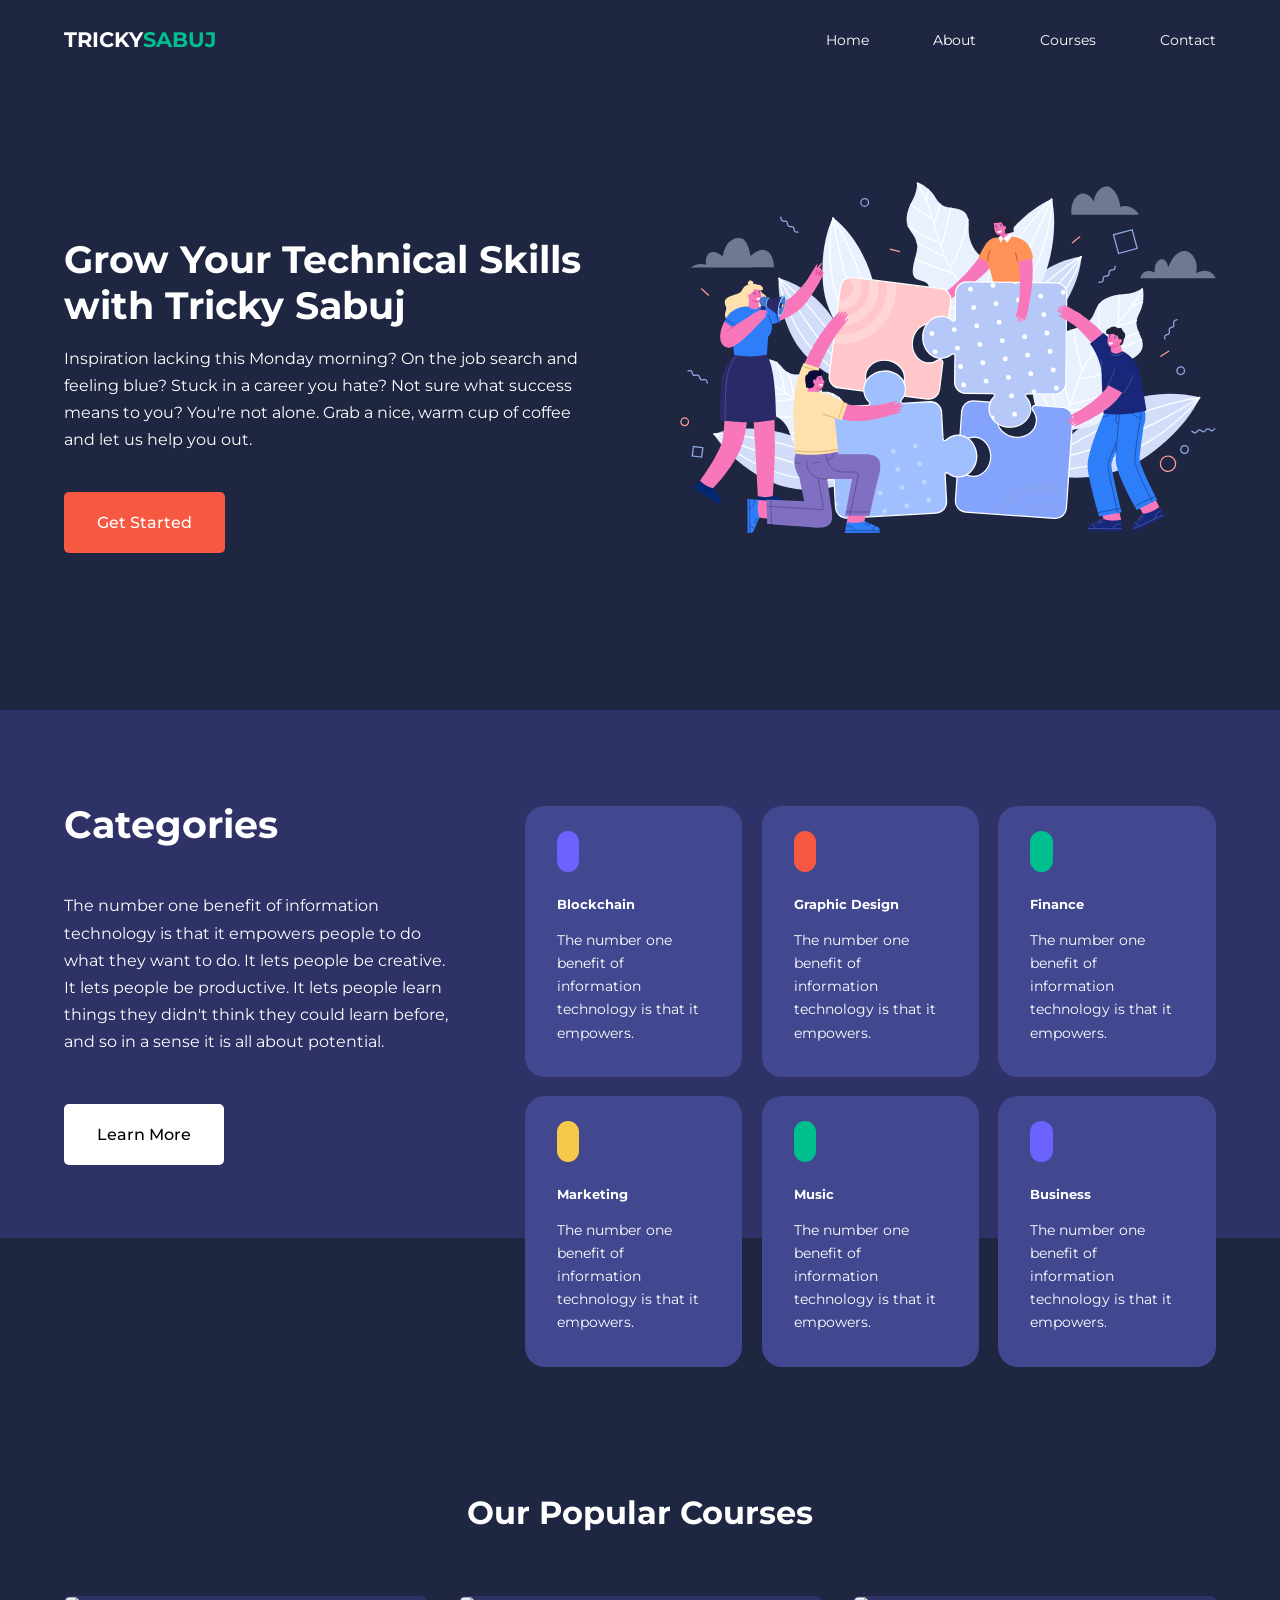
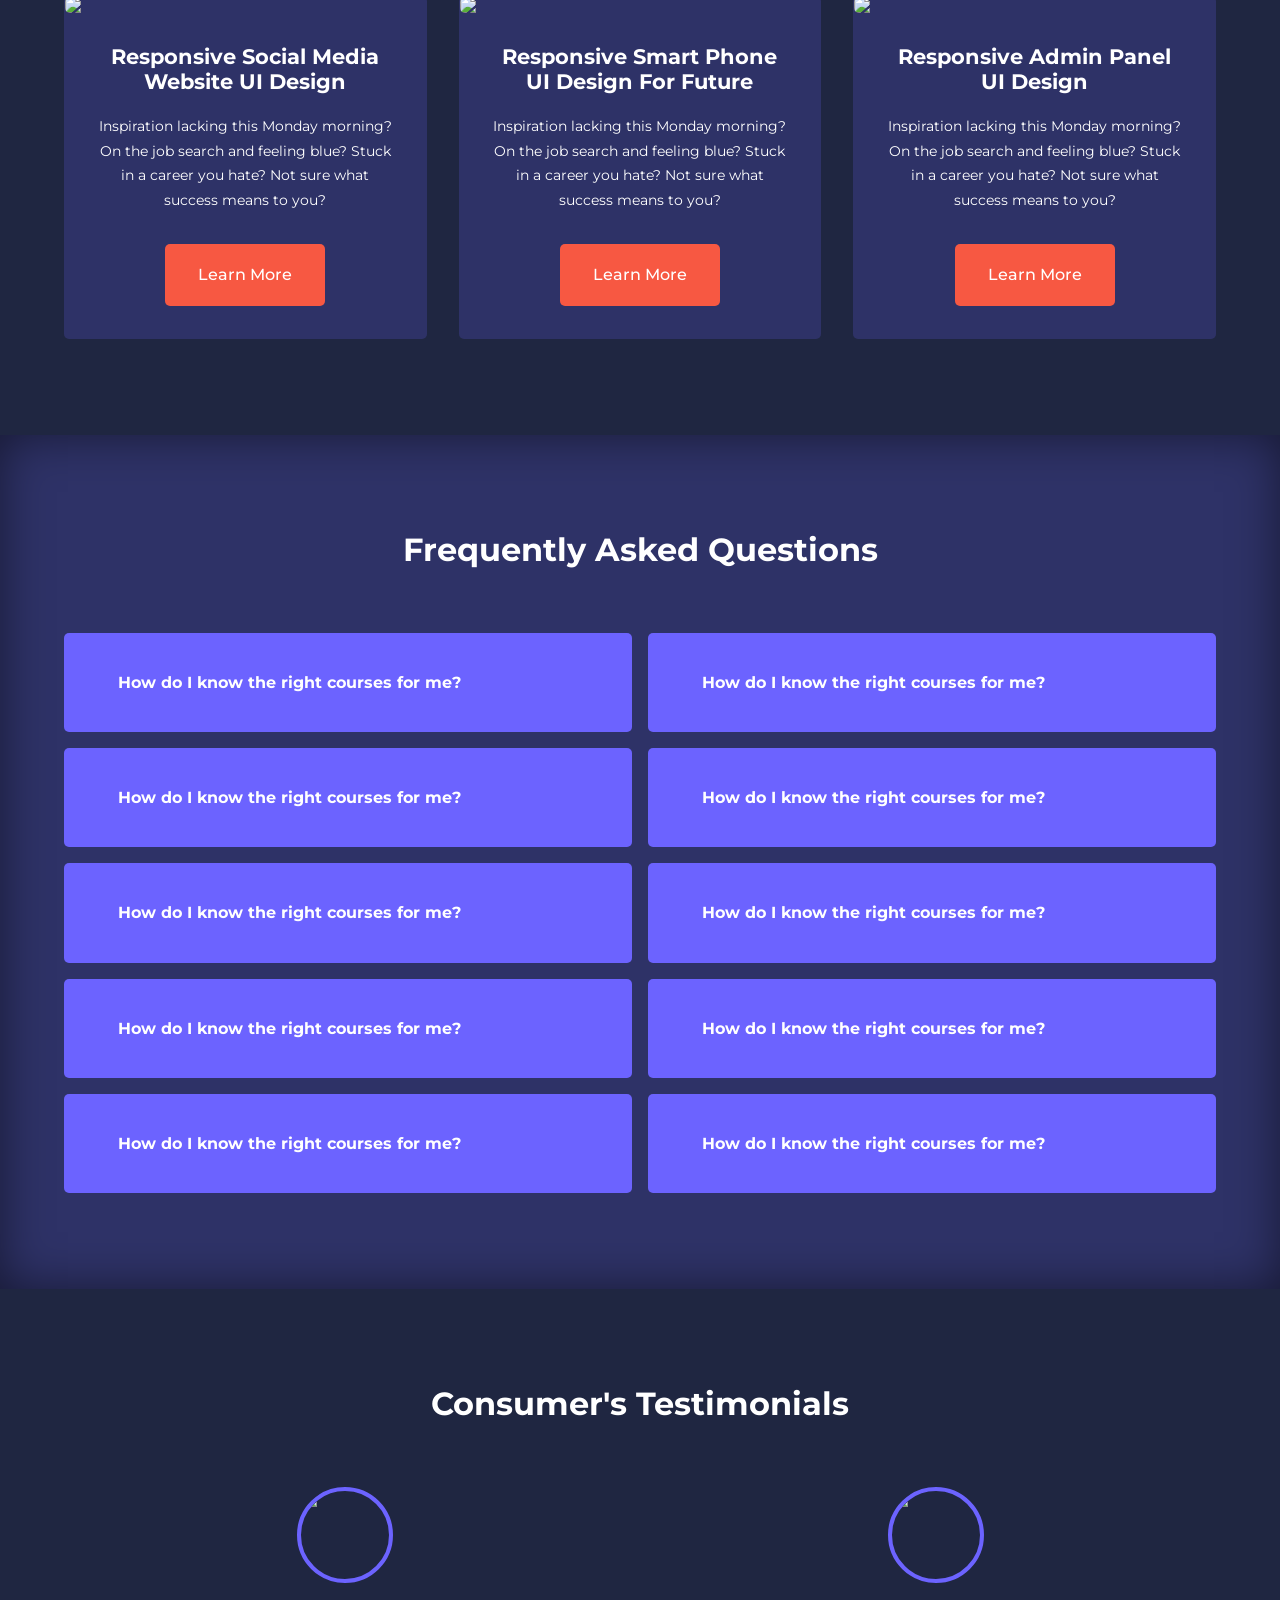
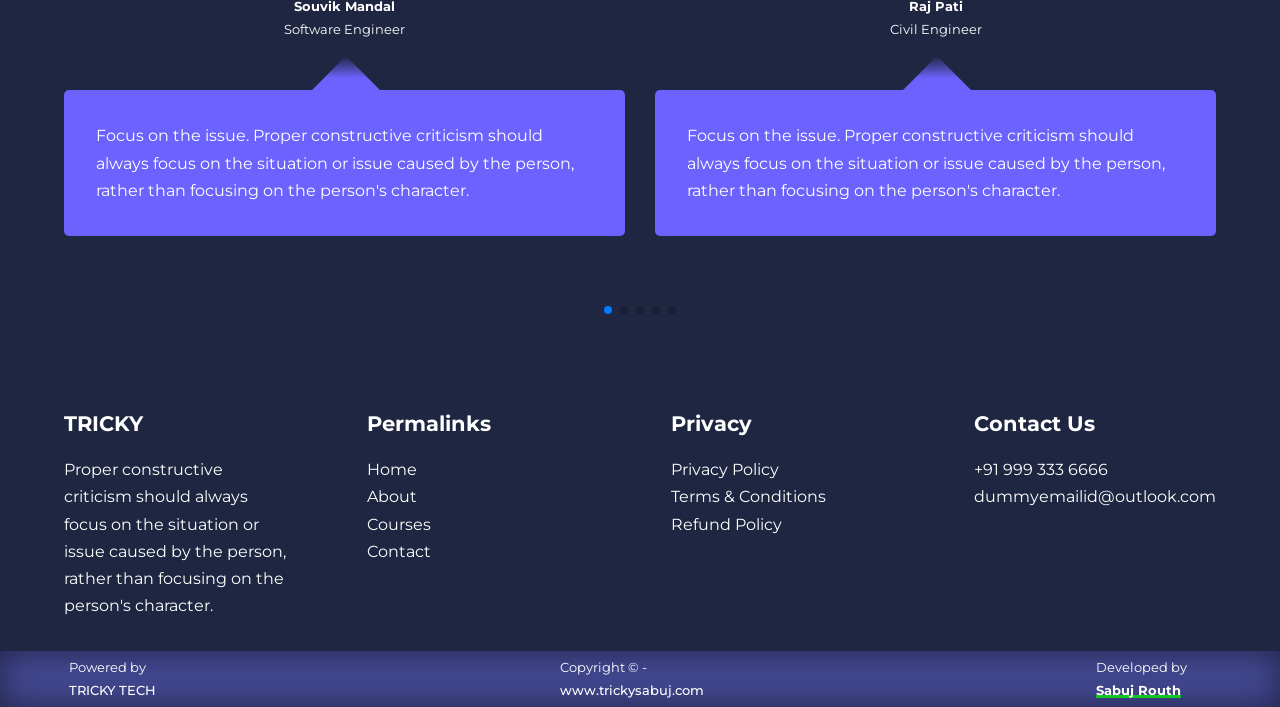
==== index.html @ e0efdeda "change github link and image" ====
<!DOCTYPE html>
<html lang="en">

<head>
    <meta charset="UTF-8">
    <meta http-equiv="X-UA-Compatible" content="IE=edge">
    <meta name="viewport" content="width=device-width, initial-scale=1.0">
    <title>TRICKY - A Responsive Multipage Personal Website using html, css, javascript.</title>
    <link rel="stylesheet" href="./css/style.css">

    <!-- iconscout CDN-->
    <link rel="stylesheet" href="https://unicons.iconscout.com/release/v2.1.5/css/unicons.css">

    <!-- Google Font -->
    <link rel="preconnect" href="https://fonts.googleapis.com">
    <link rel="preconnect" href="https://fonts.gstatic.com" crossorigin>
    <link href="https://fonts.googleapis.com/css2?family=Montserrat:wght@300;400;500;600;700;800;900&display=swap"
        rel="stylesheet">

    <!-- Swiper CDN -->
    <link rel="stylesheet" href="https://unpkg.com/swiper@8/swiper-bundle.min.css" />
</head>


<body>
    <!-- Navbar -->
    <nav>
        <div class="container nav_container">
            <a class="test" href="index.html">
                <h4>TRICKY</h4>
                <h4 class="name_color">SABUJ</h4>
            </a>
            <ui class="nav_menu">
                <li><a href="index.html">Home</a></li>
                <li><a href="about.html">About</a></li>
                <li><a href="course.html">Courses</a></li>
                <li><a href="contact.html">Contact</a></li>
            </ui>
            <button id="open-menu-btn"><i class="uil uil-bars"></i></button>
            <button id="close-menu-btn"><i class="uil uil-multiply"></i></button>
        </div>
    </nav>


    <!-- Header -->
    <header>
        <div class="container header_container">
            <div class="header_left">
                <h1>Grow Your Technical Skills with Tricky Sabuj</h1>
                <p>Inspiration lacking this Monday morning? On the job search and feeling blue?
                    Stuck in a career you hate? Not sure what success means to you? You're not alone.
                    Grab a nice, warm cup of coffee and let us help you out.</p>

                <a href="course.html" class="btn btn-primary">Get Started</a>

            </div>
            <div class="header_right">
                <div class="header_right-image">
                    <img src="./images/3081631.svg" alt="">
                </div>
            </div>
        </div>
    </header>


    <!-- Categories -->
    <section class="categories">
        <div class="container categories_container">
            <div class="categories_left">
                <h1>Categories</h1>
                <p>The number one benefit of information technology is that it empowers people to do what they want to
                    do. It lets people be creative. It lets people be productive. It lets people learn things they
                    didn't
                    think they could learn before, and so in a sense it is all about potential.</p>
                <a href="#" class="btn">Learn More</a>
            </div>
            <div class="categories_right">
                <article class="category">
                    <span class="category_icon"><i class="uil uil-bitcoin-circle"></i></span>
                    <h5>Blockchain</h5>
                    <p>The number one benefit of information technology is that it empowers.</p>
                </article>

                <article class="category">
                    <span class="category_icon"><i class="uil uil-palette"></i></span>
                    <h5>Graphic Design</h5>
                    <p>The number one benefit of information technology is that it empowers.</p>
                </article>

                <article class="category">
                    <span class="category_icon"><i class="uil uil-usd-circle"></i></span>
                    <h5>Finance</h5>
                    <p>The number one benefit of information technology is that it empowers.</p>
                </article>

                <article class="category">
                    <span class="category_icon"><i class="uil uil-megaphone"></i></span>
                    <h5>Marketing</h5>
                    <p>The number one benefit of information technology is that it empowers.</p>
                </article>

                <article class="category">
                    <span class="category_icon"><i class="uil uil-music"></i></span>
                    <h5>Music</h5>
                    <p>The number one benefit of information technology is that it empowers.</p>
                </article>

                <article class="category">
                    <span class="category_icon"><i class="uil uil-briefcase-alt"></i></i></span>
                    <h5>Business</h5>
                    <p>The number one benefit of information technology is that it empowers.</p>
                </article>
            </div>
        </div>
    </section>


    <!-- Courses section -->
    <section class="courses">
        <h2>Our Popular Courses</h2>
        <div class="container courses_container">

            <article class="course">
                <div class="course_image">
                    <img src="https://source.unsplash.com/hGV2TfOh0ns/5472x3648" class="popular_courses_image">
                </div>
                <div class="course_info">
                    <h4>Responsive Social Media Website UI Design</h4>
                    <p>Inspiration lacking this Monday morning? On the job search and feeling blue?
                        Stuck in a career you hate? Not sure what success means to you?
                    </p>
                    <a href="course.html" class="btn btn-primary">Learn More</a>
                </div>
            </article>

            <article class="course">
                <div class="course_image">
                    <img src="https://source.unsplash.com/g1Kr4Ozfoac/5472x3648" class="popular_courses_image">
                </div>
                <div class="course_info">
                    <h4>Responsive Smart Phone UI Design For Future</h4>
                    <p>Inspiration lacking this Monday morning? On the job search and feeling blue?
                        Stuck in a career you hate? Not sure what success means to you?
                    </p>
                    <a href="course.html" class="btn btn-primary">Learn More</a>
                </div>
            </article>

            <article class="course">
                <div class="course_image">
                    <img src="https://source.unsplash.com/5QgIuuBxKwM/5472x3648" class="popular_courses_image">
                </div>
                <div class="course_info">
                    <h4>Responsive Admin Panel UI Design</h4>
                    <p>Inspiration lacking this Monday morning? On the job search and feeling blue?
                        Stuck in a career you hate? Not sure what success means to you?
                    </p>
                    <a href="course.html" class="btn btn-primary">Learn More</a>
                </div>
            </article>
        </div>
    </section>


    <!-- FAQ Section -->
    <section class="faqs">
        <h2>Frequently Asked Questions</h2>
        <div class="container faqs_container">
            <article class="faq">
                <div class="faq_icon"><i class="uil uil-plus"></i></div>
                <div class="question_answer">
                    <h4>How do I know the right courses for me?</h4>
                    <p>Inspiration lacking this Monday morning? On the job search and feeling blue?
                        Stuck in a career you hate? Not sure what success means to you? You're not alone.
                    </p>
                </div>
            </article>

            <article class="faq">
                <div class="faq_icon"><i class="uil uil-plus"></i></div>
                <div class="question_answer">
                    <h4>How do I know the right courses for me?</h4>
                    <p>Inspiration lacking this Monday morning? On the job search and feeling blue?
                        Stuck in a career you hate? Not sure what success means to you? You're not alone.
                    </p>
                </div>
            </article>

            <article class="faq">
                <div class="faq_icon"><i class="uil uil-plus"></i></div>
                <div class="question_answer">
                    <h4>How do I know the right courses for me?</h4>
                    <p>Inspiration lacking this Monday morning? On the job search and feeling blue?
                        Stuck in a career you hate? Not sure what success means to you? You're not alone.
                    </p>
                </div>
            </article>

            <article class="faq">
                <div class="faq_icon"><i class="uil uil-plus"></i></div>
                <div class="question_answer">
                    <h4>How do I know the right courses for me?</h4>
                    <p>Inspiration lacking this Monday morning? On the job search and feeling blue?
                        Stuck in a career you hate? Not sure what success means to you? You're not alone.
                    </p>
                </div>
            </article>

            <article class="faq">
                <div class="faq_icon"><i class="uil uil-plus"></i></div>
                <div class="question_answer">
                    <h4>How do I know the right courses for me?</h4>
                    <p>Inspiration lacking this Monday morning? On the job search and feeling blue?
                        Stuck in a career you hate? Not sure what success means to you? You're not alone.
                    </p>
                </div>
            </article>

            <article class="faq">
                <div class="faq_icon"><i class="uil uil-plus"></i></div>
                <div class="question_answer">
                    <h4>How do I know the right courses for me?</h4>
                    <p>Inspiration lacking this Monday morning? On the job search and feeling blue?
                        Stuck in a career you hate? Not sure what success means to you? You're not alone.
                    </p>
                </div>
            </article>

            <article class="faq">
                <div class="faq_icon"><i class="uil uil-plus"></i></div>
                <div class="question_answer">
                    <h4>How do I know the right courses for me?</h4>
                    <p>Inspiration lacking this Monday morning? On the job search and feeling blue?
                        Stuck in a career you hate? Not sure what success means to you? You're not alone.
                    </p>
                </div>
            </article>

            <article class="faq">
                <div class="faq_icon"><i class="uil uil-plus"></i></div>
                <div class="question_answer">
                    <h4>How do I know the right courses for me?</h4>
                    <p>Inspiration lacking this Monday morning? On the job search and feeling blue?
                        Stuck in a career you hate? Not sure what success means to you? You're not alone.
                    </p>
                </div>
            </article>

            <article class="faq">
                <div class="faq_icon"><i class="uil uil-plus"></i></div>
                <div class="question_answer">
                    <h4>How do I know the right courses for me?</h4>
                    <p>Inspiration lacking this Monday morning? On the job search and feeling blue?
                        Stuck in a career you hate? Not sure what success means to you? You're not alone.
                    </p>
                </div>
            </article>

            <article class="faq">
                <div class="faq_icon"><i class="uil uil-plus"></i></div>
                <div class="question_answer">
                    <h4>How do I know the right courses for me?</h4>
                    <p>Inspiration lacking this Monday morning? On the job search and feeling blue?
                        Stuck in a career you hate? Not sure what success means to you? You're not alone.
                    </p>
                </div>
            </article>
        </div>
    </section>


    <!--Testimonials Section-->
    <section class="container testimonials_container mySwiper">
        <h2>Consumer's Testimonials</h2>
        <div class="swiper-wrapper">

            <article class="testimonial swiper-slide">
                <div class="avtar">
                    <img src="https://source.unsplash.com/JyVcAIUAcPM/2000x2000">
                </div>
                <div class="testimonial_info">
                    <h5>Souvik Mandal</h5>
                    <small>Software Engineer</small>
                </div>
                <div class="testimonial_body">
                    <p>
                        Focus on the issue. Proper constructive criticism should always
                        focus on the situation or issue caused by the person,
                        rather than focusing on the person's character.
                    </p>
                </div>
            </article>

            <article class="testimonial swiper-slide">
                <div class="avtar">
                    <img src="https://source.unsplash.com/Y7C7F26fzZM/2000x2000">
                </div>
                <div class="testimonial_info">
                    <h5>Raj Pati</h5>
                    <small>Civil Engineer</small>
                </div>
                <div class="testimonial_body">
                    <p>
                        Focus on the issue. Proper constructive criticism should always
                        focus on the situation or issue caused by the person,
                        rather than focusing on the person's character.
                    </p>
                </div>
            </article>

            <article class="testimonial swiper-slide">
                <div class="avtar">
                    <img src="https://source.unsplash.com/pp76Y6Fq6xw/2000x2000">
                </div>
                <div class="testimonial_info">
                    <h5>Papin Pal</h5>
                    <small>Architecture</small>
                </div>
                <div class="testimonial_body">
                    <p>
                        Focus on the issue. Proper constructive criticism should always
                        focus on the situation or issue caused by the person,
                        rather than focusing on the person's character.
                    </p>
                </div>
            </article>

            <article class="testimonial swiper-slide">
                <div class="avtar">
                    <img src="https://source.unsplash.com/ISCgUPFoWRY/2000x2000">
                </div>
                <div class="testimonial_info">
                    <h5>Subhajit Sarkar</h5>
                    <small>Web Developer</small>
                </div>
                <div class="testimonial_body">
                    <p>
                        Focus on the issue. Proper constructive criticism should always
                        focus on the situation or issue caused by the person,
                        rather than focusing on the person's character.
                    </p>
                </div>
            </article>

            <article class="testimonial swiper-slide">
                <div class="avtar">
                    <img src="https://source.unsplash.com/MxrFbYxWdy4/2000x2000">
                </div>
                <div class="testimonial_info">
                    <h5>Ankan Ghosh</h5>
                    <small>Businessman</small>
                </div>
                <div class="testimonial_body">
                    <p>
                        Focus on the issue. Proper constructive criticism should always
                        focus on the situation or issue caused by the person,
                        rather than focusing on the person's character.
                    </p>
                </div>
            </article>

            <article class="testimonial swiper-slide">
                <div class="avtar">
                    <img src="https://source.unsplash.com/8a95EVm0ovQ/2000x2000">
                </div>
                <div class="testimonial_info">
                    <h5>Pinki Mangal</h5>
                    <small>Lawer</small>
                </div>
                <div class="testimonial_body">
                    <p>
                        Focus on the issue. Proper constructive criticism should always
                        focus on the situation or issue caused by the person,
                        rather than focusing on the person's character.
                    </p>
                </div>
            </article>
        </div>
        <div class="swiper-pagination"></div>
    </section>


    <!-- Footer -->
    <footer>
        <div class="container footer_container">
            <div class="footer_1">
                <a href="index.html" class="footer_logo">
                    <h4>TRICKY</h4>
                </a>
                <P>
                    Proper constructive criticism should always
                    focus on the situation or issue caused by the person,
                    rather than focusing on the person's character.
                </P>
            </div>

            <div class="footer_2">
                <h4>Permalinks</h4>
                <ul class="permalinks">
                    <li><a href="index.html">Home</a></li>
                    <li><a href="about.html">About</a></li>
                    <li><a href="course.html">Courses</a></li>
                    <li><a href="contact.html">Contact</a></li>
                </ul>
            </div>

            <div class="footer_3">
                <h4>Privacy</h4>
                <ul class="privacy">
                    <li><a href="#">Privacy Policy</a></li>
                    <li><a href="#">Terms & Conditions</a></li>
                    <li><a href="#">Refund Policy</a></li>
                </ul>
            </div>

            <div class="footer_4">
                <h4>Contact Us</h4>
                <div>
                    <p><a href="tel:9993336666">+91 999 333 6666</a></p>
                    <p><a href="mailto:dummyemailid@outlook.com">dummyemailid@outlook.com</a></p>
                </div>
                <ui class="footer_socials">
                    <li class="rotate_icon">
                        <a href="https://www.facebook.com/sabujrouth2000"><i class="uil uil-facebook"></i></a>
                    </li>
                    <li class="rotate_icon">
                        <a href="https://www.instagram.com/iamsabujrouth/"><i class="uil uil-instagram"></i></a>
                    </li>
                    <li class="rotate_icon">
                        <a href="https://twitter.com/sabujrouth"><i class="uil uil-twitter"></i></a>
                    </li>
                    <li class="rotate_icon">
                        <a href="https://www.linkedin.com/in/sabuj-routh-168052175/"><i
                                class="uil uil-linkedin"></i></a>
                    </li>
                    <li class="rotate_icon">
                        <a href="https://github.com/sabujrouth"><i class="uil uil-github"></i></a>
                    </li>
                    <li class="rotate_icon">
                        <a href="https://www.youtube.com/channel/UCEs2rzSgex_l1B_Z2iqxURw"><i
                                class="uil uil-youtube"></i></a>
                    </li>
                </ui>
            </div>
        </div>

        <div class="footer_copyright">
            <div class="copyright_width">
                <small>Powered by <a class="font_weight">TRICKY TECH</a></small>
                <small>Copyright &copy; - <a class="font_weight">www.trickysabuj.com</a></small>
                <small>Developed by
                    <a href="mailto:iamsabujrouth@gmail.com" class="active"> Sabuj Routh</a>
                </small>
            </div>
        </div>
    </footer>


    <!-- Scripts -->
    <script src="https://unpkg.com/swiper@8/swiper-bundle.min.js"></script>
    <script src="./main.js"></script>

    <script>
        var swiper = new Swiper(".mySwiper", {
            slidesPerView: 1,
            spaceBetween: 30,
            pagination: {
                el: ".swiper-pagination",
                clickable: true,
            },
            // When window width is >= 600px
            breakpoints: {
                600: {
                    slidesPerView: 2
                }
            }
        });
    </script>
</body>

</html>
---- css/style.css ----
* {
    margin: 0;
    padding: 0;
    border: 0;
    outline: 0;
    text-decoration: none;
    list-style: none;
    box-sizing: border-box;
}

:root {
    --color-primary: #6c63ff;
    --color-success: #00bf8e;
    --color-warning: #f7c94b;
    --color-danger: #f75842;
    --color-danger-variant: Orgba(247, 88, 66, 0.4);
    --color-white: #fff;
    --color-light: rgba(255, 255, 255, 0.7);
    --color-black: #000;
    --color-bg: #1f2641;
    --color-bg1: #2e3267;
    --color-bg2: #424890;

    --container-width-1g: 90%;
    --container-width-md: 90%;
    --container-width-sm: 94%;

    --transition: all 400ms ease;
    --border-radius: 5px;
}

body {
    font-family: 'Montserrat', sans-serif;
    line-height: 1.7;
    color: var(--color-white);
    background: var(--color-bg);
}

.container {
    width: var(--container-width-1g);
    margin: auto;
}

section {
    padding: 6rem 0;
}

section h2 {
    text-align: center;
    margin-bottom: 4rem;
}

h1,
h2,
h3,
h4,
h5 {
    line-height: 1.2;
}

h1 {
    font-size: 2.4rem;
}

h2 {
    font-size: 2rem;
}

h3 {
    font-size: 1.6rem;
}

h4 {
    font-size: 1.3rem;
}

a {
    color: var(--color-white);
}

img {
    width: 100%;
    display: block;
    object-fit: cover;
}

/* Navbar Style Using CSS */
.btn {
    display: inline-block;
    background: var(--color-white);
    color: var(--color-black);
    padding: 1rem 2rem;
    border: 1px solid transparent;
    font-weight: 500;
    transition: var(--transition);
    border-radius: var(--border-radius);
}

.btn:hover {
    background: transparent;
    color: var(--color-white);
    border-color: var(--color-white);
}

.btn-primary {
    background: var(--color-danger);
    color: var(--color-white);
}

nav {
    background: transparent;
    width: 100vw;
    height: 5rem;
    position: fixed;
    top: 0;
    z-index: 11;
}

.test {
    display: flex;
}

.name_color {
    color: var(--color-success);
}

/* Change Navbar Styles on Scrolling Using Javascript */
.window-scroll {
    background-color: var(--color-bg1);
    box-shadow: 0 1rem 2rem rgba(0, 0, 0, 0.3);
}

.nav_container {
    height: 100%;
    display: flex;
    justify-content: space-between;
    align-items: center;
}

nav button {
    display: none;
}

.nav_menu {
    display: flex;
    align-items: center;
    gap: 4rem;
}

.nav_menu a {
    font-size: 0.9rem;
    transition: var(--transition);
}

.nav_menu a:hover {
    color: var(--color-bg2);
}

/* Header Style Using CSS */
header {
    position: relative;
    top: 5rem;
    overflow: hidden;
    height: 70vh;
    margin-bottom: 5rem;
}

.header_container {
    display: grid;
    grid-template-columns: 1fr 1fr;
    align-items: center;
    gap: 5rem;
    height: 100%;
}

.header_left p {
    margin: 1rem 0 2.4rem;
}

/* Categories Style Using CSS */
.categories {
    background: var(--color-bg1);
    height: 33rem;
}

.categories h1 {
    line-height: 1;
    margin-bottom: 3rem;
}

.categories_container {
    display: grid;
    grid-template-columns: 40% 60%;
}

.categories_left {
    margin-right: 4rem;
}

.categories_left p {
    margin: 1rem 0 3rem;
}

.categories_right {
    display: grid;
    grid-template-columns: repeat(3, 1fr);
    gap: 1.2rem;
}

.category {
    background: var(--color-bg2);
    padding: 2rem;
    border-radius: 20px;
    transition: var(--transition);
}

.category:hover {
    box-shadow: 0 3rem 3rem rgba(0, 0, 0, 0.3);
    z-index: 1;
}

.category:nth-child(2) .category_icon {
    background: var(--color-danger);
}

.category:nth-child(3) .category_icon {
    background: var(--color-success);
}

.category:nth-child(4) .category_icon {
    background: var(--color-warning);
}

.category:nth-child(5) .category_icon {
    background: var(--color-success);
}

.category_icon {
    background: var(--color-primary);
    padding: 0.7rem;
    border-radius: 12px;
}

.category h5 {
    margin: 2rem 0 1rem;
}

.category p {
    font-size: 0.85rem;
}

/* Courses Style Using CSS */
.courses {
    margin-top: 10rem;
}

.courses_container {
    display: grid;
    grid-template-columns: repeat(3, 1fr);
    gap: 2rem;

}

.course {
    background: var(--color-bg1);
    text-align: center;
    border: 1px solid transparent;
    transition: var(--transition);
    border-radius: var(--border-radius);
}

.course:hover {
    background: transparent;
    border-color: var(--color-primary);
}

.popular_courses_image {
    border-radius: var(--border-radius);
}

.course_info {
    padding: 2rem;
}

.course_info p {
    margin: 1.2rem 0 2rem;
    font-size: 0.9rem;
}

/* FAQs Style Using CSS */
.faqs {
    background: var(--color-bg1);
    box-shadow: inset 0 0 3rem rgba(0, 0, 0, 0.5);
}

.faqs_container {
    display: grid;
    grid-template-columns: 1fr 1fr;
    gap: 1rem;
}

.faq {
    padding: 2rem;
    display: flex;
    align-items: center;
    gap: 1.4rem;
    height: fit-content;
    background: var(--color-primary);
    cursor: pointer;
    border-radius: var(--border-radius);
}

.faq h4 {
    font-size: 1rem;
    line-height: 2.2;
}

.faq_icon {
    align-self: flex-start;
    font-size: 1.2rem;
}

.faq p {
    margin: 0.8rem;
    display: none;
}

.faq.open p {
    display: block;
}


/* Testimonials Style Using CSS */

.testimonials_container {
    overflow-x: hidden;
    position: relative;
    margin-bottom: 5rem;
}

.testimonials {
    padding-top: 2rem;
}

.avtar {
    width: 6rem;
    height: 6rem;
    border-radius: 50%;
    overflow: hidden;
    margin: 0 auto 1rem;
    border: 0.3rem solid var(--color-primary);
}

.testimonial_info {
    text-align: center;
}

.testimonial_body {
    background: var(--color-primary);
    padding: 2rem;
    margin-top: 3rem;
    position: relative;
    border-radius: var(--border-radius);
}

.testimonial_body::before {
    content: "";
    display: block;
    background: linear-gradient(135deg,
            transparent,
            var(--color-primary),
            var(--color-primary),
            var(--color-primary));
    width: 3rem;
    height: 3rem;
    position: absolute;
    left: 46%;
    top: -1.5rem;
    transform: rotate(45deg);
}

/* Footer Style Using CSS */
.footer {
    background: var(--color-bg1);
    padding-top: 5rem;
}

.footer_container {
    display: grid;
    grid-template-columns: repeat(4, 1fr);
    gap: 5rem;
}

.footer_container>div h4 {
    margin-bottom: 1.2rem;
}

.footer_1 p {
    margin: 0 0 2rem;
}

.footer ul li {
    margin-bottom: 0.7rem;
}

footer ul li a:hover {
    text-decoration: underline;
}

.footer_socials {
    display: flex;
    gap: 1rem;
    font-size: 25px;
    margin-top: 2rem;
}

.rotate_icon:hover {
    transition: 0.70s;
    transform: rotate(360deg);
    -webkit-transform: rotate(360deg);
    -ms-transform: rotate(360deg);

}

.footer_copyright {
    background: var(--color-bg2);
    padding: 5px;
    box-shadow: inset 0 0 2rem rgba(0, 0, 0, 0.5);
}

.copyright_width {
    width: var(--container-width-1g);
    display: flex;
    margin: 0 5%;
    gap: 24rem;

}

.font_weight {
    font-weight: 500;
}

.active {
    font-weight: 700;
    box-shadow: inset 0 -3px 0 0 rgba(0, 255, 0, 0.70);
}

/* Media Quaries for TABLETS */

@media screen and (max-width: 1024px) {
    .container {
        width: var(--container-width-md);
    }

    h1 {
        font-size: 2.2rem;
    }

    h2 {
        font-size: 1.7rem;
    }

    h3 {
        font-size: 1.4rem;
    }

    h4 {
        font-size: 1.2rem;
    }

    /* NAVBAR Style Using CSS */
    nav button {
        display: inline-block;
        background: transparent;
        font-size: 1.8rem;
        color: var(--color-white);
        cursor: pointer;
    }

    nav button#close-menu-btn {
        display: none;
    }

    .nav_menu {
        position: fixed;
        top: 5rem;
        right: 5%;
        height: fit-content;
        width: 18rem;
        flex-direction: column;
        gap: 0;
        display: none;
    }

    .nav_menu li {
        width: 100%;
        height: 5.8rem;
        animation: animateNavItems 400ms linear forwards;
        transform-origin: top right;
        opacity: 0;
    }

    .nav_menu li:nth-child(2) {
        animation-delay: 100ms;
    }

    .nav_menu li:nth-child(3) {
        animation-delay: 200ms;
    }

    .nav_menu li:nth-child(4) {
        animation-delay: 300ms;
    }

    @keyframes animateNavItems {
        0% {
            transform: rotateZ(-90deg) rotateX(90deg) scale(0.1);
        }

        100% {
            transform: rotateZ(0) rotateX(0) scale(1);
            opacity: 1;
        }
    }


    .nav_menu li a {
        background: var(--color-primary);
        box-shadow: -4rem 6rem 10rem rgba(0, 0, 0, 0.6);
        width: 100%;
        height: 100%;
        display: grid;
        place-items: center;
    }

    .nav_menu li a:hover {
        background: var(--color-bg2);
        color: var(--color-white);

    }

    /* HEADER Style Using CSS */

    header {
        height: 52vh;
        margin-bottom: 4rem;
    }

    .header_container {
        gap: 0;
        padding-bottom: 3rem;
    }

    /* CATEGORIES Style Using CSS */

    .categories {
        height: auto;
    }

    .categories_container {
        grid-template-columns: 1fr;
        gap: 3rem;
    }

    .categories_left {
        margin-right: 0;
    }

    /* POPULAR COURSES Style Using CSS */

    .courses {
        margin-top: 0;
    }

    .courses_container {
        grid-template-columns: 1fr 1fr;
    }

    /* FAQ Style Using CSS */
    .faqs_container {
        grid-template-columns: 1fr;
    }

    .faq {
        padding: 1.5rem;
    }

    .testimonial_body::before {
        content: "";
        display: block;
        background: linear-gradient(135deg,
                transparent,
                var(--color-primary),
                var(--color-primary),
                var(--color-primary));
        width: 3rem;
        height: 3rem;
        position: absolute;
        left: 45%;
        top: -1.5rem;
        transform: rotate(45deg);
    }

    /* FOOTER Style Using CSS */
    .footer_container {
        grid-template-columns: 1fr 1fr;
        gap: 1rem 5rem;
        margin-bottom: 2rem;
    }

    .copyright_width {
        width: var(--container-width-md);
        gap: 9.6rem;
        margin: 0 5%;
    }
}

/* Media Quaries for 960px */
@media screen and (max-width: 960px) {
    header {
        height: 69vh;
    }
}

/* Media Quaries for PHONES */

@media screen and (max-width: 600px) {
    .container {
        width: var(--container-width-sm);
    }

    /* NAV MENU Style Using CSS */

    .nav_menu {
        right: 3%;
    }

    /* HEADER Style Using CSS */
    header {
        height: 100vh;
    }

    .header_container {
        grid-template-columns: 1fr;
        text-align: center;
        margin-top: 0;
    }

    .header_left p {
        margin-bottom: 1.3rem;
    }

    /* CATEGORIES Style Using CSS */
    .categories_right {
        grid-template-columns: 1fr 1fr;
        gap: 0.7rem;
    }

    .category {
        padding: 1rem;
        border-radius: 1rem;
    }

    .category_icon {
        margin-top: 4px;
        display: inline-block;
    }

    /* COURSES Style Using CSS */
    .courses_container {
        grid-template-columns: 1fr;
    }

    .testimonial_body {
        padding: 1.2rem;
    }

    .testimonial_body::before {
        content: "";
        display: block;
        background: linear-gradient(135deg,
                transparent,
                var(--color-primary),
                var(--color-primary),
                var(--color-primary));
        width: 3rem;
        height: 3rem;
        position: absolute;
        left: 44%;
        top: -1.5rem;
        transform: rotate(45deg);
    }

    /* FOOTER Style Using CSS */
    .footer_container {
        grid-template-columns: 1fr;
        text-align: center;
        gap: 2rem;
    }

    .footer_1 p {
        margin: 1rem auto;
    }

    .footer_socials {
        justify-content: center;
    }

    .copyright_width {
        width: var(--container-width-sm);
        display: grid;
        text-align: center;
        margin: 0 3%;
        gap: 0.7rem;
    }
}
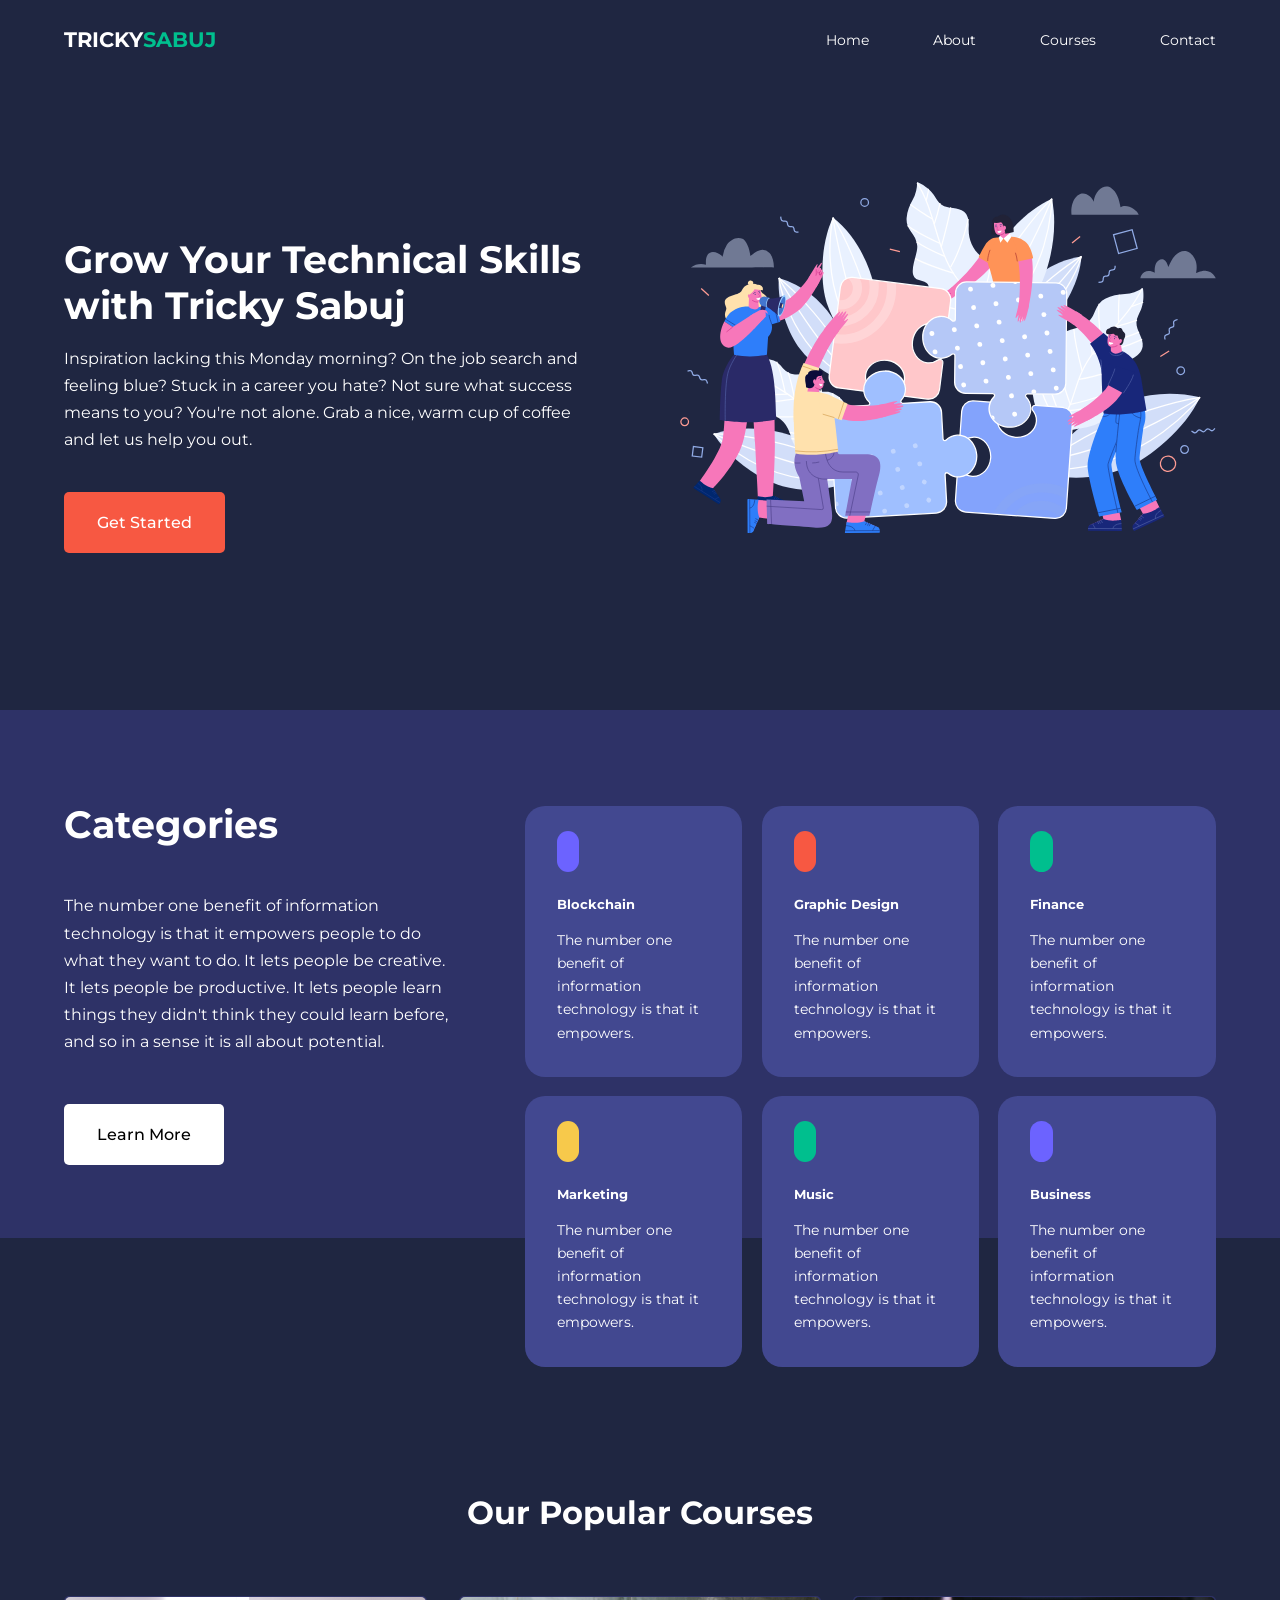
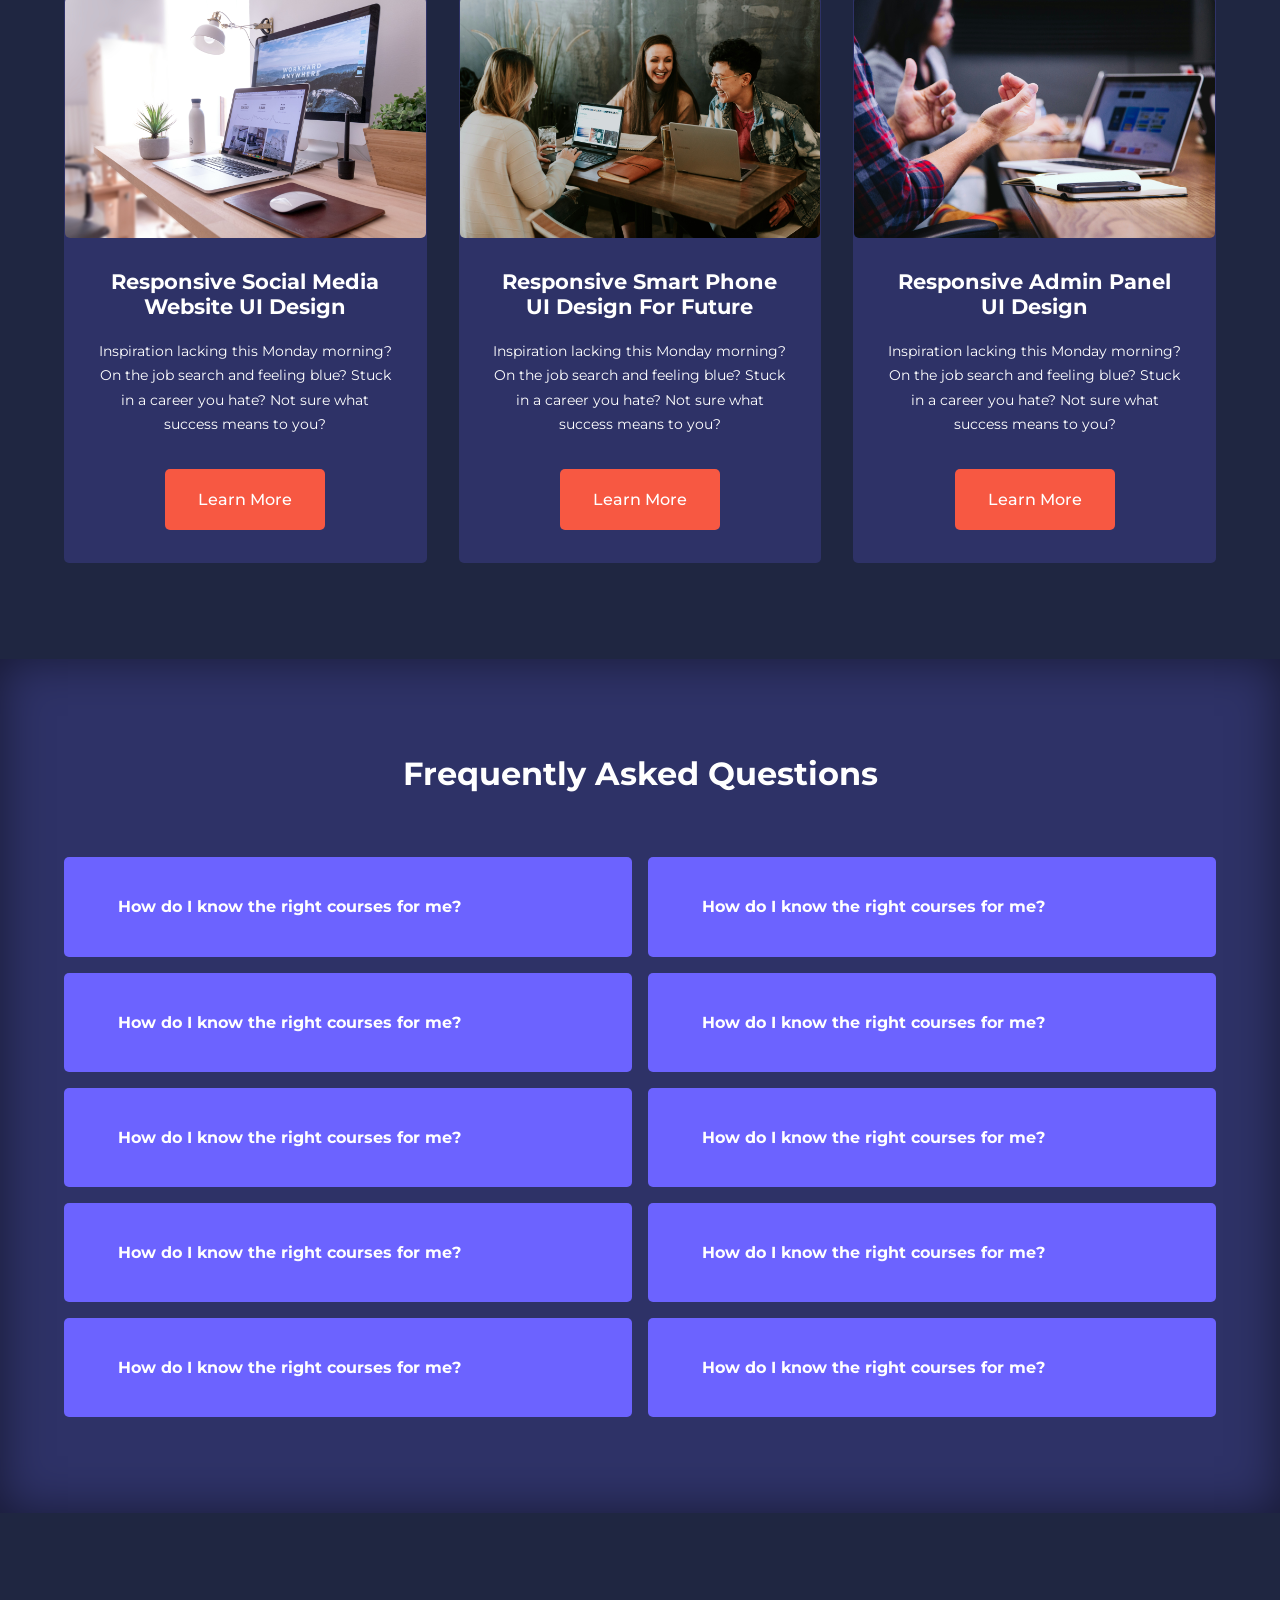
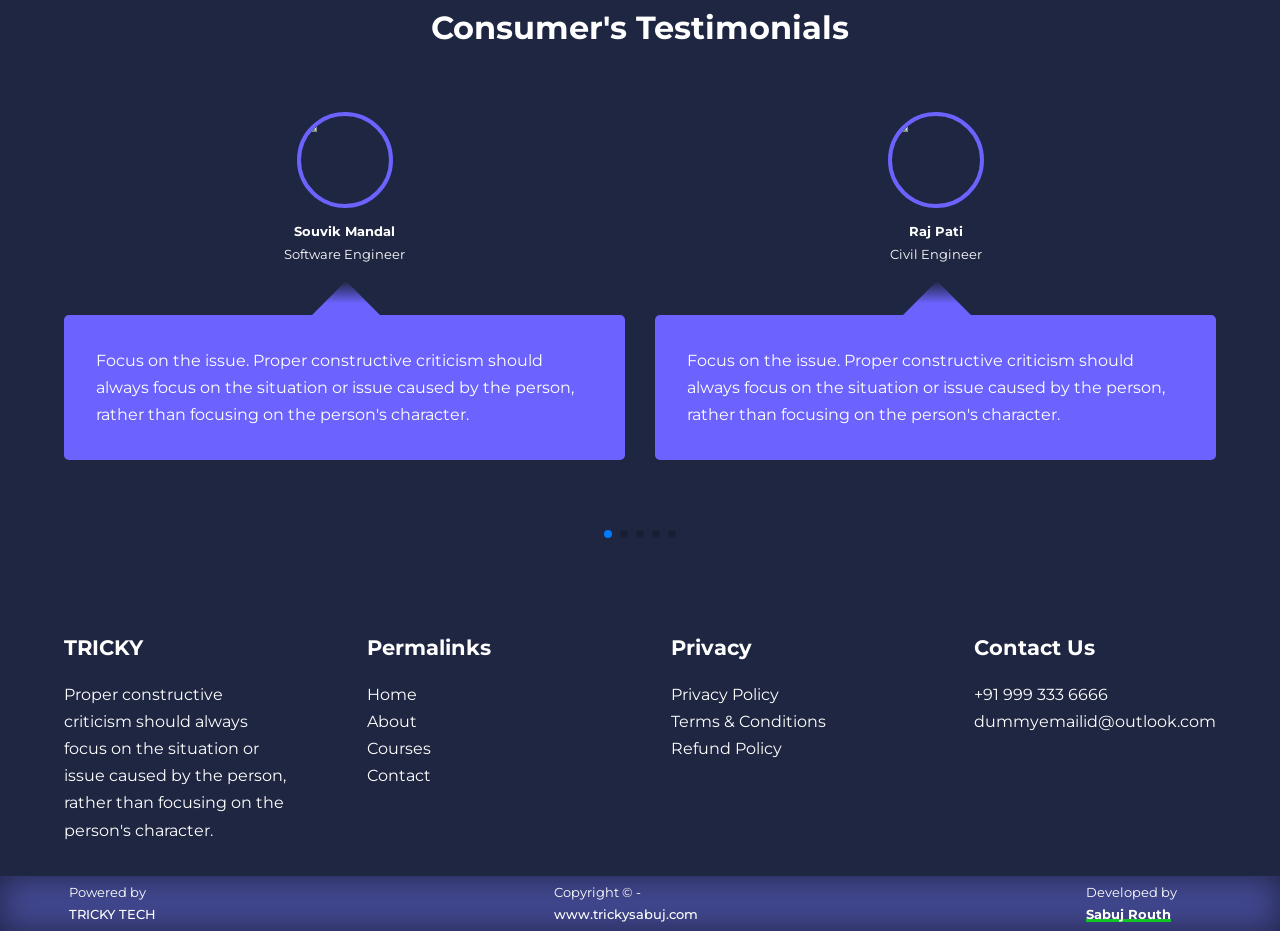
==== commit 675b7dd4: "change image" ====
--- a/index.html
+++ b/index.html
@@ -122,7 +122,7 @@
 
             <article class="course">
                 <div class="course_image">
-                    <img src="https://source.unsplash.com/hGV2TfOh0ns/5472x3648" class="popular_courses_image">
+                    <img src="/images/photo-1499951360447-b19be8fe80f5.jpg" class="popular_courses_image">
                 </div>
                 <div class="course_info">
                     <h4>Responsive Social Media Website UI Design</h4>
@@ -135,7 +135,7 @@
 
             <article class="course">
                 <div class="course_image">
-                    <img src="https://source.unsplash.com/g1Kr4Ozfoac/5472x3648" class="popular_courses_image">
+                    <img src="/images/photo-1522202176988-66273c2fd55f.jpg" class="popular_courses_image">
                 </div>
                 <div class="course_info">
                     <h4>Responsive Smart Phone UI Design For Future</h4>
@@ -148,7 +148,7 @@
 
             <article class="course">
                 <div class="course_image">
-                    <img src="https://source.unsplash.com/5QgIuuBxKwM/5472x3648" class="popular_courses_image">
+                    <img src="/images/photo-1517245386807-bb43f82c33c4.jpg" class="popular_courses_image">
                 </div>
                 <div class="course_info">
                     <h4>Responsive Admin Panel UI Design</h4>
@@ -293,7 +293,7 @@
 
             <article class="testimonial swiper-slide">
                 <div class="avtar">
-                    <img src="https://source.unsplash.com/Y7C7F26fzZM/2000x2000">
+                    <img src="https://source.unsplash.com/pUhxoSapPFA/2000x2000">
                 </div>
                 <div class="testimonial_info">
                     <h5>Raj Pati</h5>
@@ -327,7 +327,11 @@
 
             <article class="testimonial swiper-slide">
                 <div class="avtar">
+<<<<<<< HEAD
                     <img src="https://source.unsplash.com/ISCgUPFoWRY/2000x2000">
+=======
+                    <img src="https://source.unsplash.com/KIPqvvTOC1s/2000x2000">
+>>>>>>> a69c29bdde4129154ceb9bd7ec5394a53d09723e
                 </div>
                 <div class="testimonial_info">
                     <h5>Subhajit Sarkar</h5>
--- a/css/style.css
+++ b/css/style.css
@@ -432,7 +432,7 @@
     width: var(--container-width-1g);
     display: flex;
     margin: 0 5%;
-    gap: 24rem;
+    gap: 23rem;
 
 }
 
@@ -713,4 +713,4 @@
         margin: 0 3%;
         gap: 0.7rem;
     }
-}+}
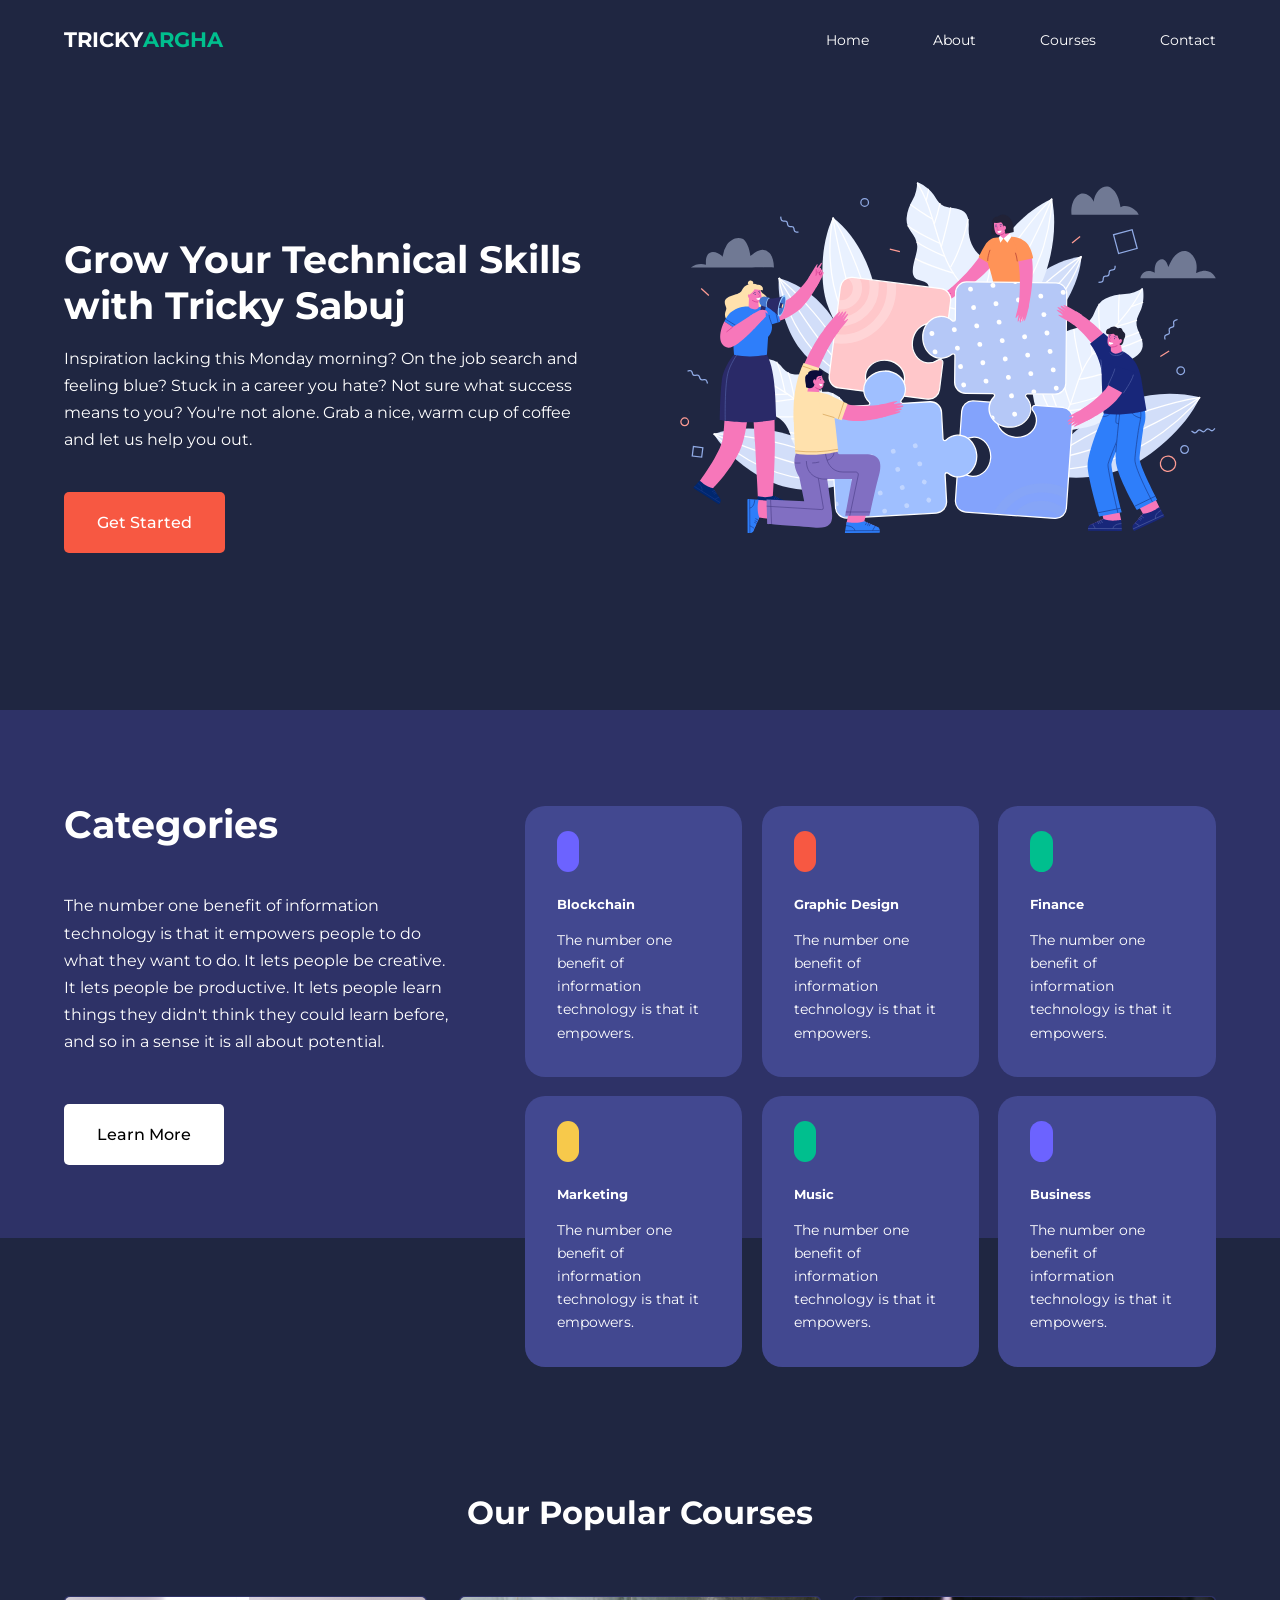
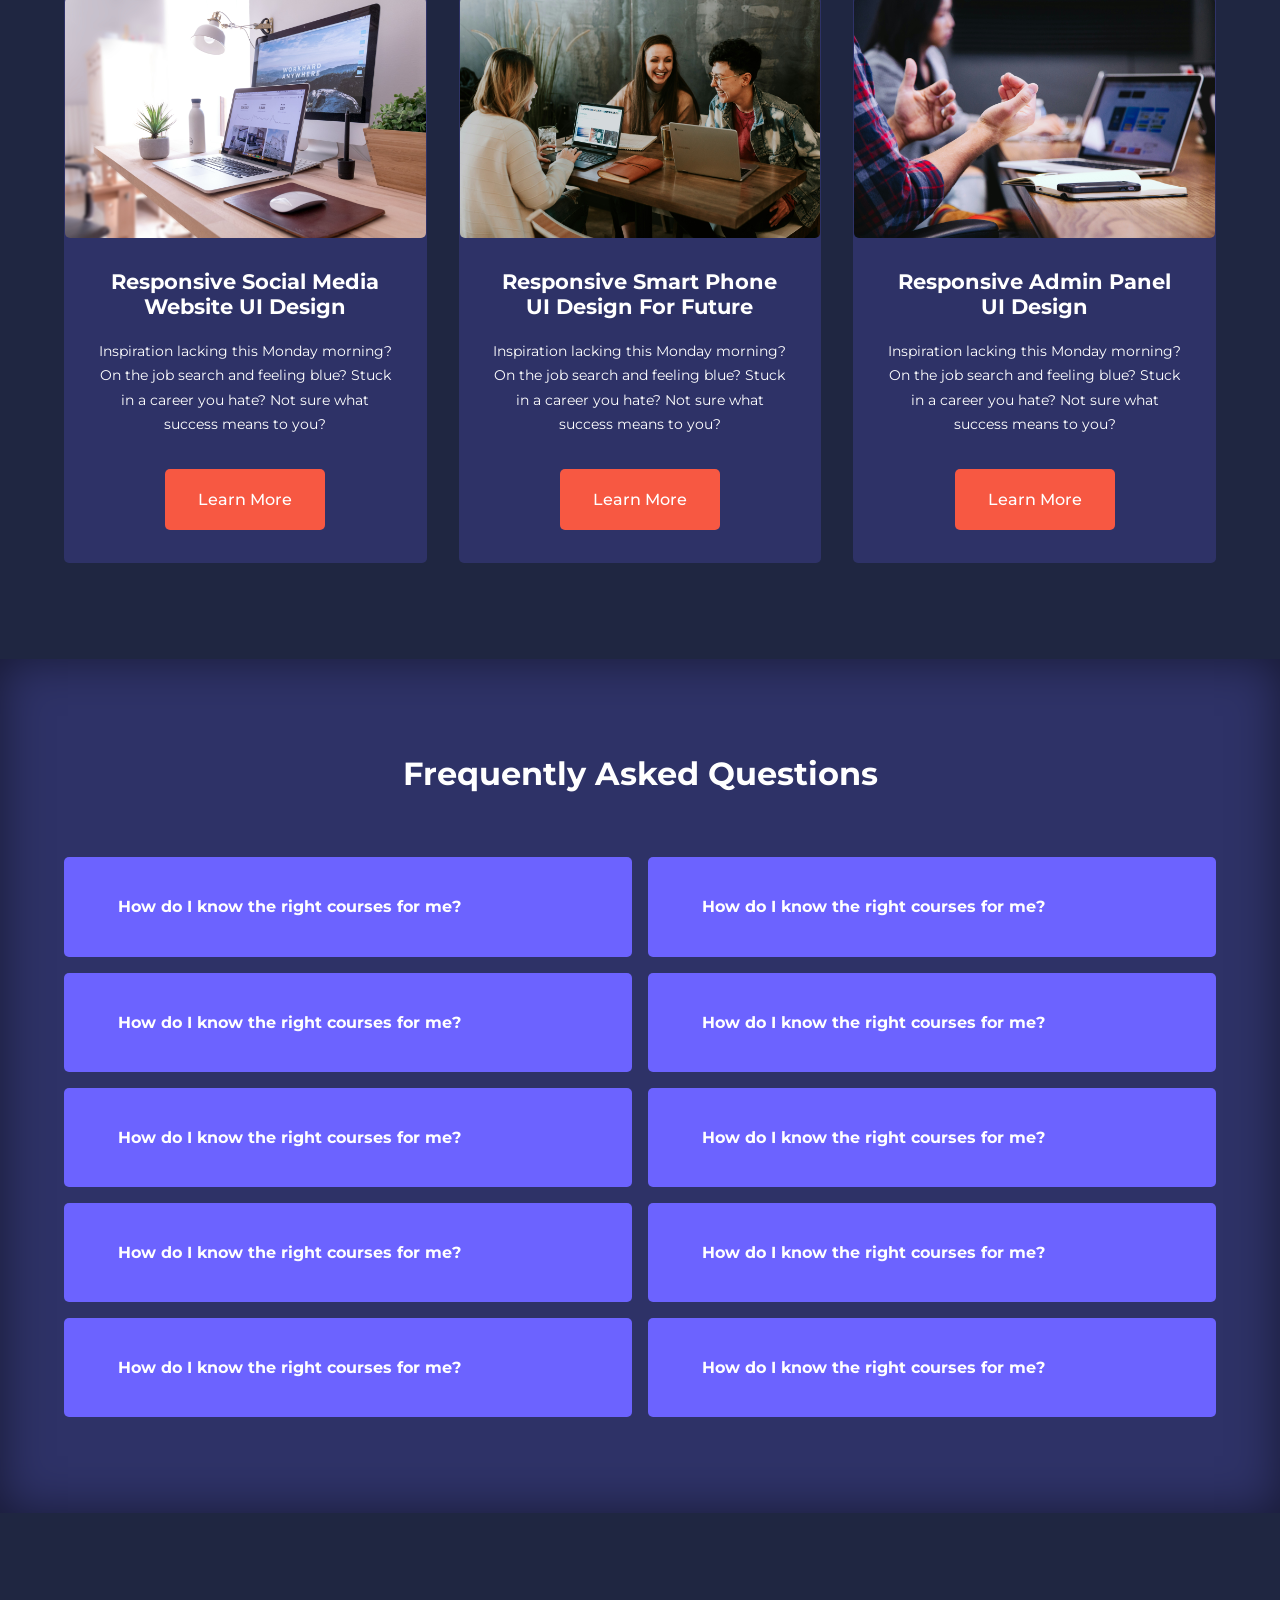
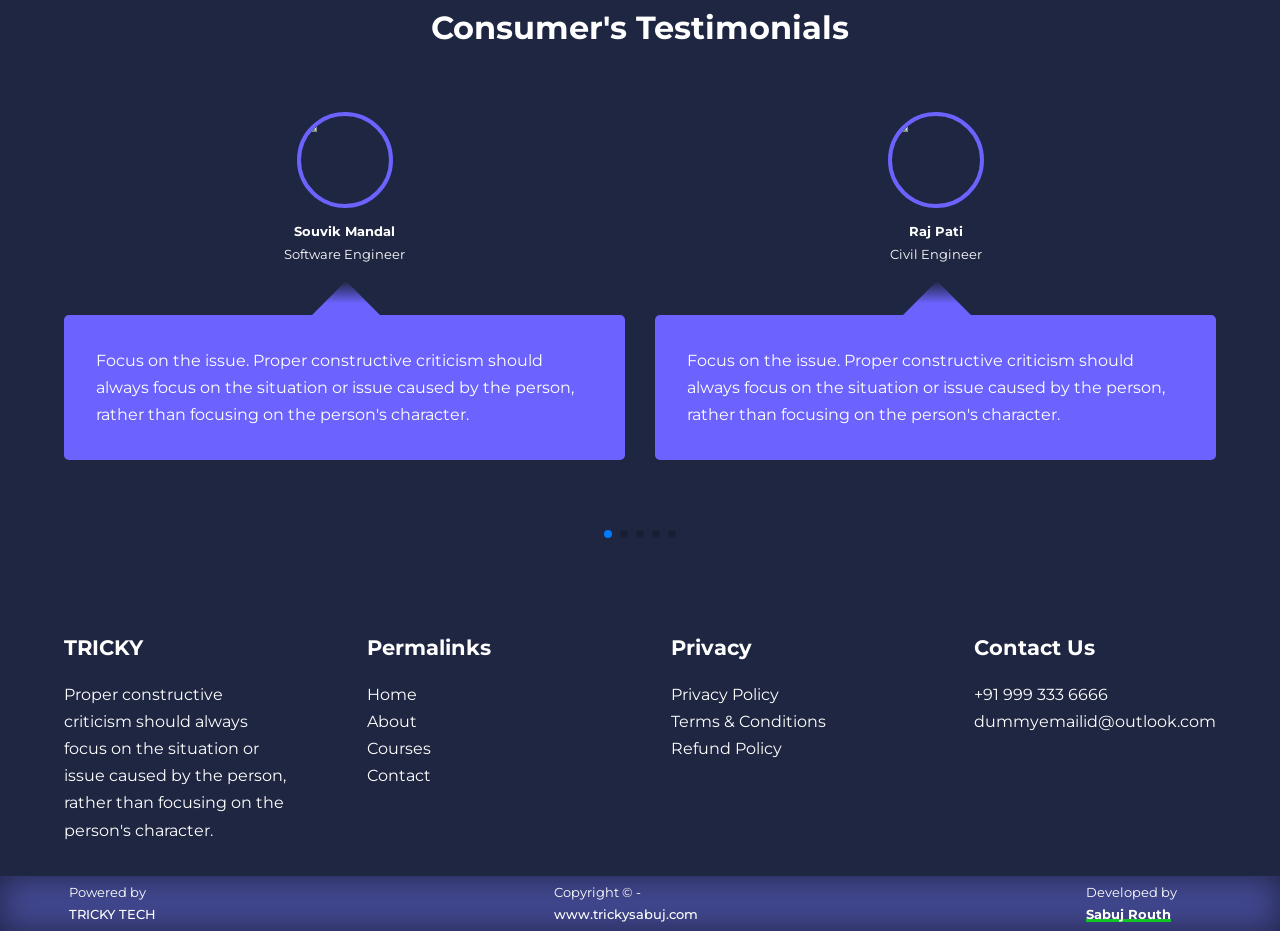
==== commit e5717d26: "Update index.html" ====
--- a/index.html
+++ b/index.html
@@ -28,7 +28,7 @@
         <div class="container nav_container">
             <a class="test" href="index.html">
                 <h4>TRICKY</h4>
-                <h4 class="name_color">SABUJ</h4>
+                <h4 class="name_color">ARGHA</h4>
             </a>
             <ui class="nav_menu">
                 <li><a href="index.html">Home</a></li>
@@ -122,7 +122,7 @@
 
             <article class="course">
                 <div class="course_image">
-                    <img src="/images/photo-1499951360447-b19be8fe80f5.jpg" class="popular_courses_image">
+                    <img src="images/photo-1499951360447-b19be8fe80f5.jpg" class="popular_courses_image">
                 </div>
                 <div class="course_info">
                     <h4>Responsive Social Media Website UI Design</h4>
@@ -135,7 +135,7 @@
 
             <article class="course">
                 <div class="course_image">
-                    <img src="/images/photo-1522202176988-66273c2fd55f.jpg" class="popular_courses_image">
+                    <img src="images/photo-1522202176988-66273c2fd55f.jpg" class="popular_courses_image">
                 </div>
                 <div class="course_info">
                     <h4>Responsive Smart Phone UI Design For Future</h4>
@@ -148,7 +148,7 @@
 
             <article class="course">
                 <div class="course_image">
-                    <img src="/images/photo-1517245386807-bb43f82c33c4.jpg" class="popular_courses_image">
+                    <img src="images/photo-1517245386807-bb43f82c33c4.jpg" class="popular_courses_image">
                 </div>
                 <div class="course_info">
                     <h4>Responsive Admin Panel UI Design</h4>
@@ -275,7 +275,7 @@
         <div class="swiper-wrapper">
 
             <article class="testimonial swiper-slide">
-                <div class="avtar">
+                <div class="avatar">
                     <img src="https://source.unsplash.com/JyVcAIUAcPM/2000x2000">
                 </div>
                 <div class="testimonial_info">
@@ -292,7 +292,7 @@
             </article>
 
             <article class="testimonial swiper-slide">
-                <div class="avtar">
+                <div class="avatar">
                     <img src="https://source.unsplash.com/pUhxoSapPFA/2000x2000">
                 </div>
                 <div class="testimonial_info">
@@ -309,7 +309,7 @@
             </article>
 
             <article class="testimonial swiper-slide">
-                <div class="avtar">
+                <div class="avatar">
                     <img src="https://source.unsplash.com/pp76Y6Fq6xw/2000x2000">
                 </div>
                 <div class="testimonial_info">
@@ -326,12 +326,8 @@
             </article>
 
             <article class="testimonial swiper-slide">
-                <div class="avtar">
-<<<<<<< HEAD
+                <div class="avatar">
                     <img src="https://source.unsplash.com/ISCgUPFoWRY/2000x2000">
-=======
-                    <img src="https://source.unsplash.com/KIPqvvTOC1s/2000x2000">
->>>>>>> a69c29bdde4129154ceb9bd7ec5394a53d09723e
                 </div>
                 <div class="testimonial_info">
                     <h5>Subhajit Sarkar</h5>
@@ -347,7 +343,7 @@
             </article>
 
             <article class="testimonial swiper-slide">
-                <div class="avtar">
+                <div class="avatar">
                     <img src="https://source.unsplash.com/MxrFbYxWdy4/2000x2000">
                 </div>
                 <div class="testimonial_info">
@@ -364,7 +360,7 @@
             </article>
 
             <article class="testimonial swiper-slide">
-                <div class="avtar">
+                <div class="avatar">
                     <img src="https://source.unsplash.com/8a95EVm0ovQ/2000x2000">
                 </div>
                 <div class="testimonial_info">
@@ -482,4 +478,4 @@
     </script>
 </body>
 
-</html>+</html>
--- a/css/style.css
+++ b/css/style.css
@@ -13,7 +13,7 @@
     --color-success: #00bf8e;
     --color-warning: #f7c94b;
     --color-danger: #f75842;
-    --color-danger-variant: Orgba(247, 88, 66, 0.4);
+    --color-danger-variant: rgba(247, 88, 66, 0.4);
     --color-white: #fff;
     --color-light: rgba(255, 255, 255, 0.7);
     --color-black: #000;
@@ -342,7 +342,7 @@
     padding-top: 2rem;
 }
 
-.avtar {
+.avatar {
     width: 6rem;
     height: 6rem;
     border-radius: 50%;
@@ -445,7 +445,7 @@
     box-shadow: inset 0 -3px 0 0 rgba(0, 255, 0, 0.70);
 }
 
-/* Media Quaries for TABLETS */
+/* Media Queries for TABLETS */
 
 @media screen and (max-width: 1024px) {
     .container {
@@ -615,14 +615,14 @@
     }
 }
 
-/* Media Quaries for 960px */
+/* Media Queries for 960px */
 @media screen and (max-width: 960px) {
     header {
         height: 69vh;
     }
 }
 
-/* Media Quaries for PHONES */
+/* Media Queries for PHONES */
 
 @media screen and (max-width: 600px) {
     .container {
@@ -713,4 +713,4 @@
         margin: 0 3%;
         gap: 0.7rem;
     }
-}
+}
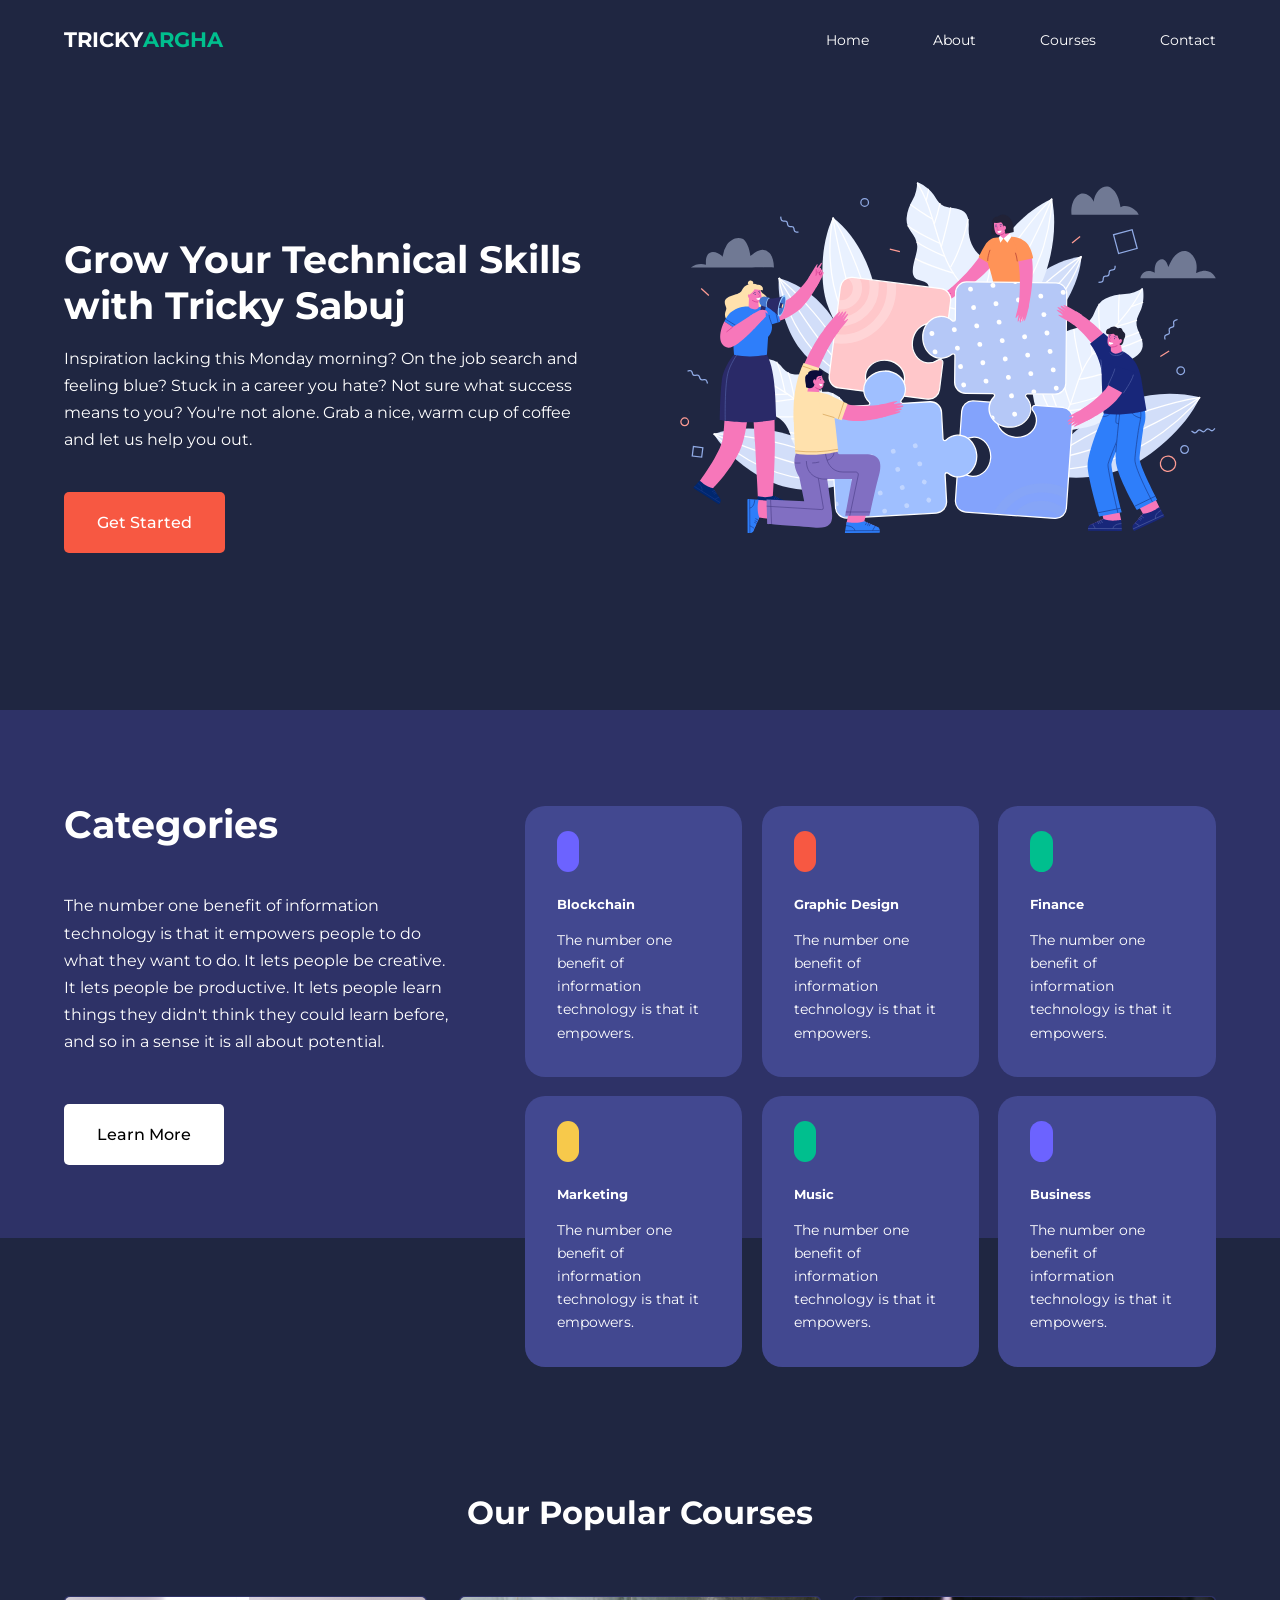
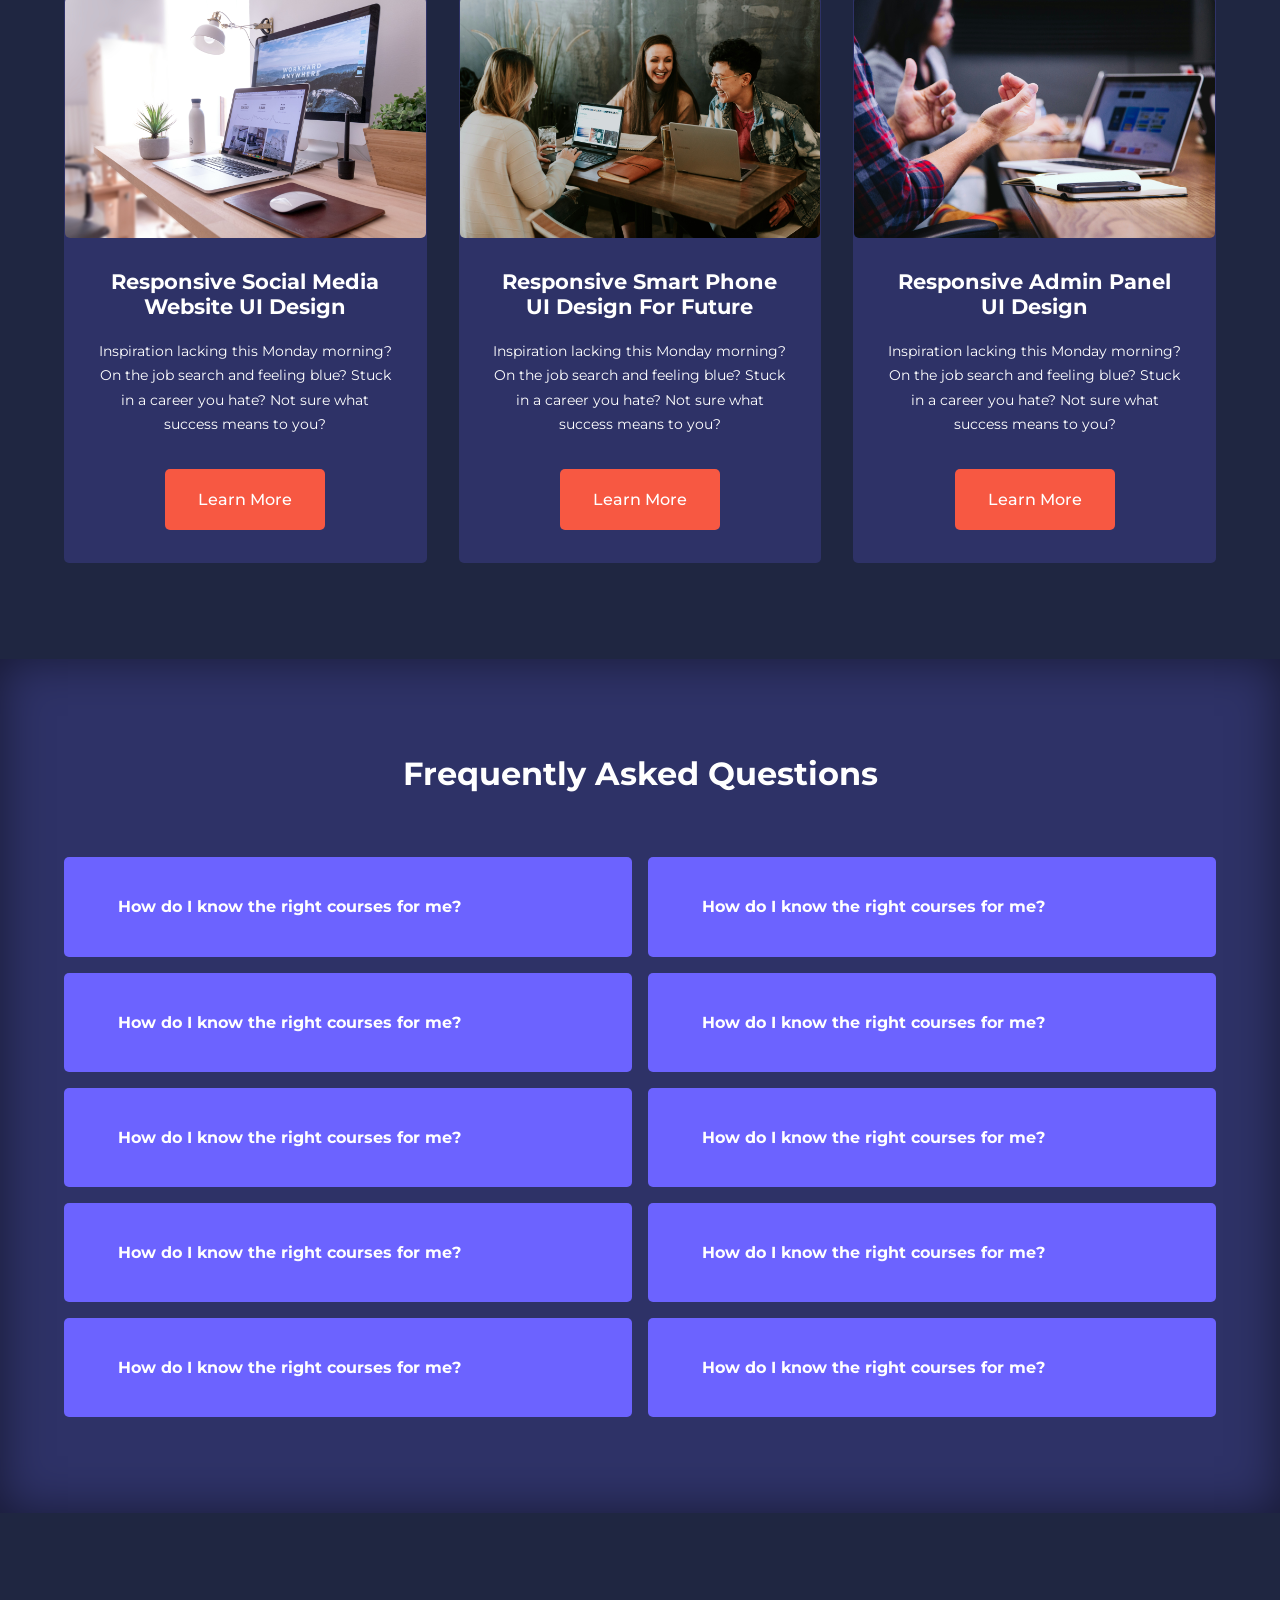
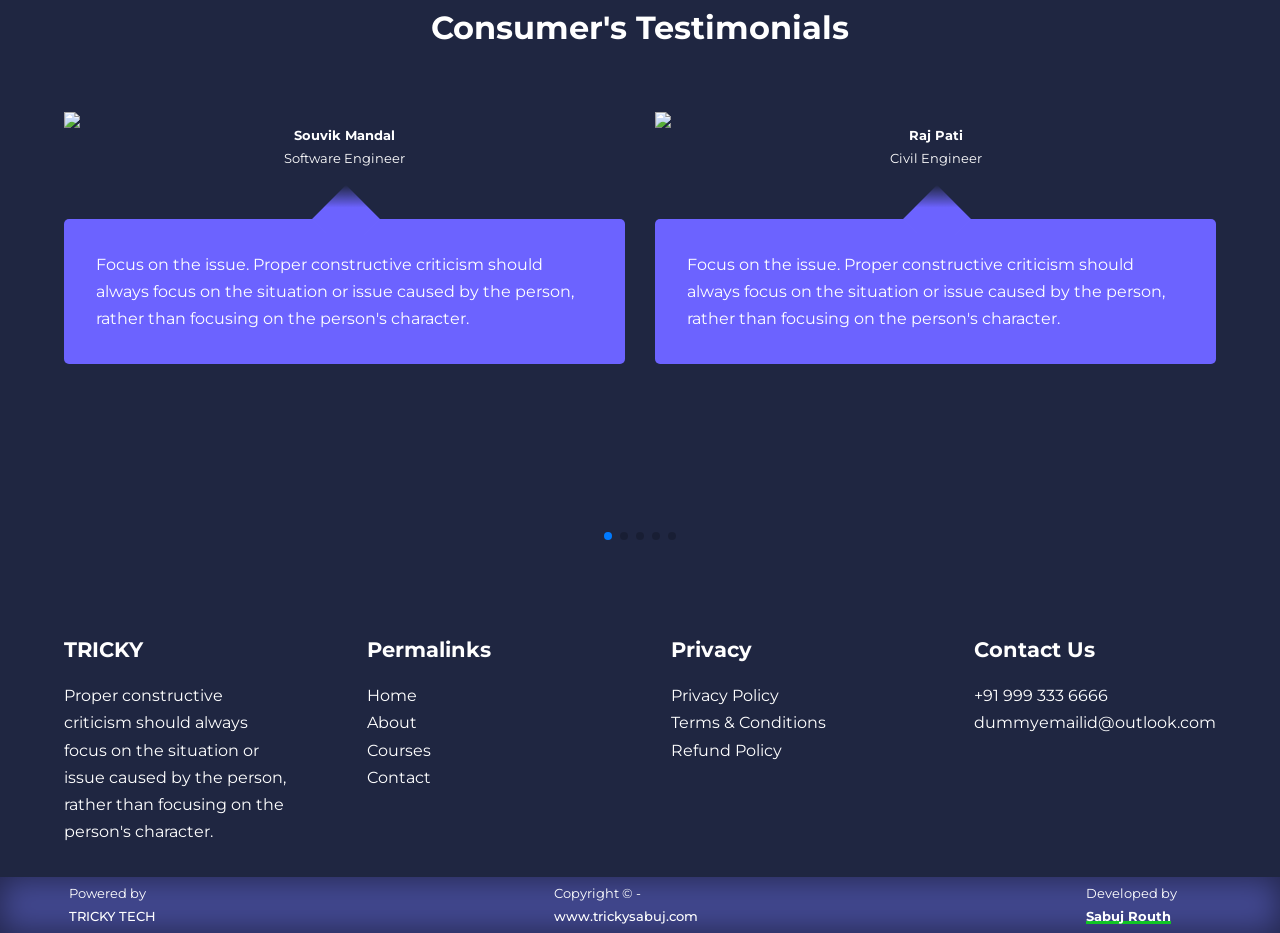
==== commit a0e75542: "Update index.html" ====
--- a/index.html
+++ b/index.html
@@ -275,7 +275,7 @@
         <div class="swiper-wrapper">
 
             <article class="testimonial swiper-slide">
-                <div class="avatar">
+                <div class="avtar">
                     <img src="https://source.unsplash.com/JyVcAIUAcPM/2000x2000">
                 </div>
                 <div class="testimonial_info">
@@ -292,7 +292,7 @@
             </article>
 
             <article class="testimonial swiper-slide">
-                <div class="avatar">
+                <div class="avtar">
                     <img src="https://source.unsplash.com/pUhxoSapPFA/2000x2000">
                 </div>
                 <div class="testimonial_info">
@@ -309,7 +309,7 @@
             </article>
 
             <article class="testimonial swiper-slide">
-                <div class="avatar">
+                <div class="avtar">
                     <img src="https://source.unsplash.com/pp76Y6Fq6xw/2000x2000">
                 </div>
                 <div class="testimonial_info">
@@ -326,8 +326,12 @@
             </article>
 
             <article class="testimonial swiper-slide">
-                <div class="avatar">
+                <div class="avtar">
+<<<<<<< HEAD
                     <img src="https://source.unsplash.com/ISCgUPFoWRY/2000x2000">
+=======
+                    <img src="https://source.unsplash.com/KIPqvvTOC1s/2000x2000">
+>>>>>>> a69c29bdde4129154ceb9bd7ec5394a53d09723e
                 </div>
                 <div class="testimonial_info">
                     <h5>Subhajit Sarkar</h5>
@@ -343,7 +347,7 @@
             </article>
 
             <article class="testimonial swiper-slide">
-                <div class="avatar">
+                <div class="avtar">
                     <img src="https://source.unsplash.com/MxrFbYxWdy4/2000x2000">
                 </div>
                 <div class="testimonial_info">
@@ -360,7 +364,7 @@
             </article>
 
             <article class="testimonial swiper-slide">
-                <div class="avatar">
+                <div class="avtar">
                     <img src="https://source.unsplash.com/8a95EVm0ovQ/2000x2000">
                 </div>
                 <div class="testimonial_info">
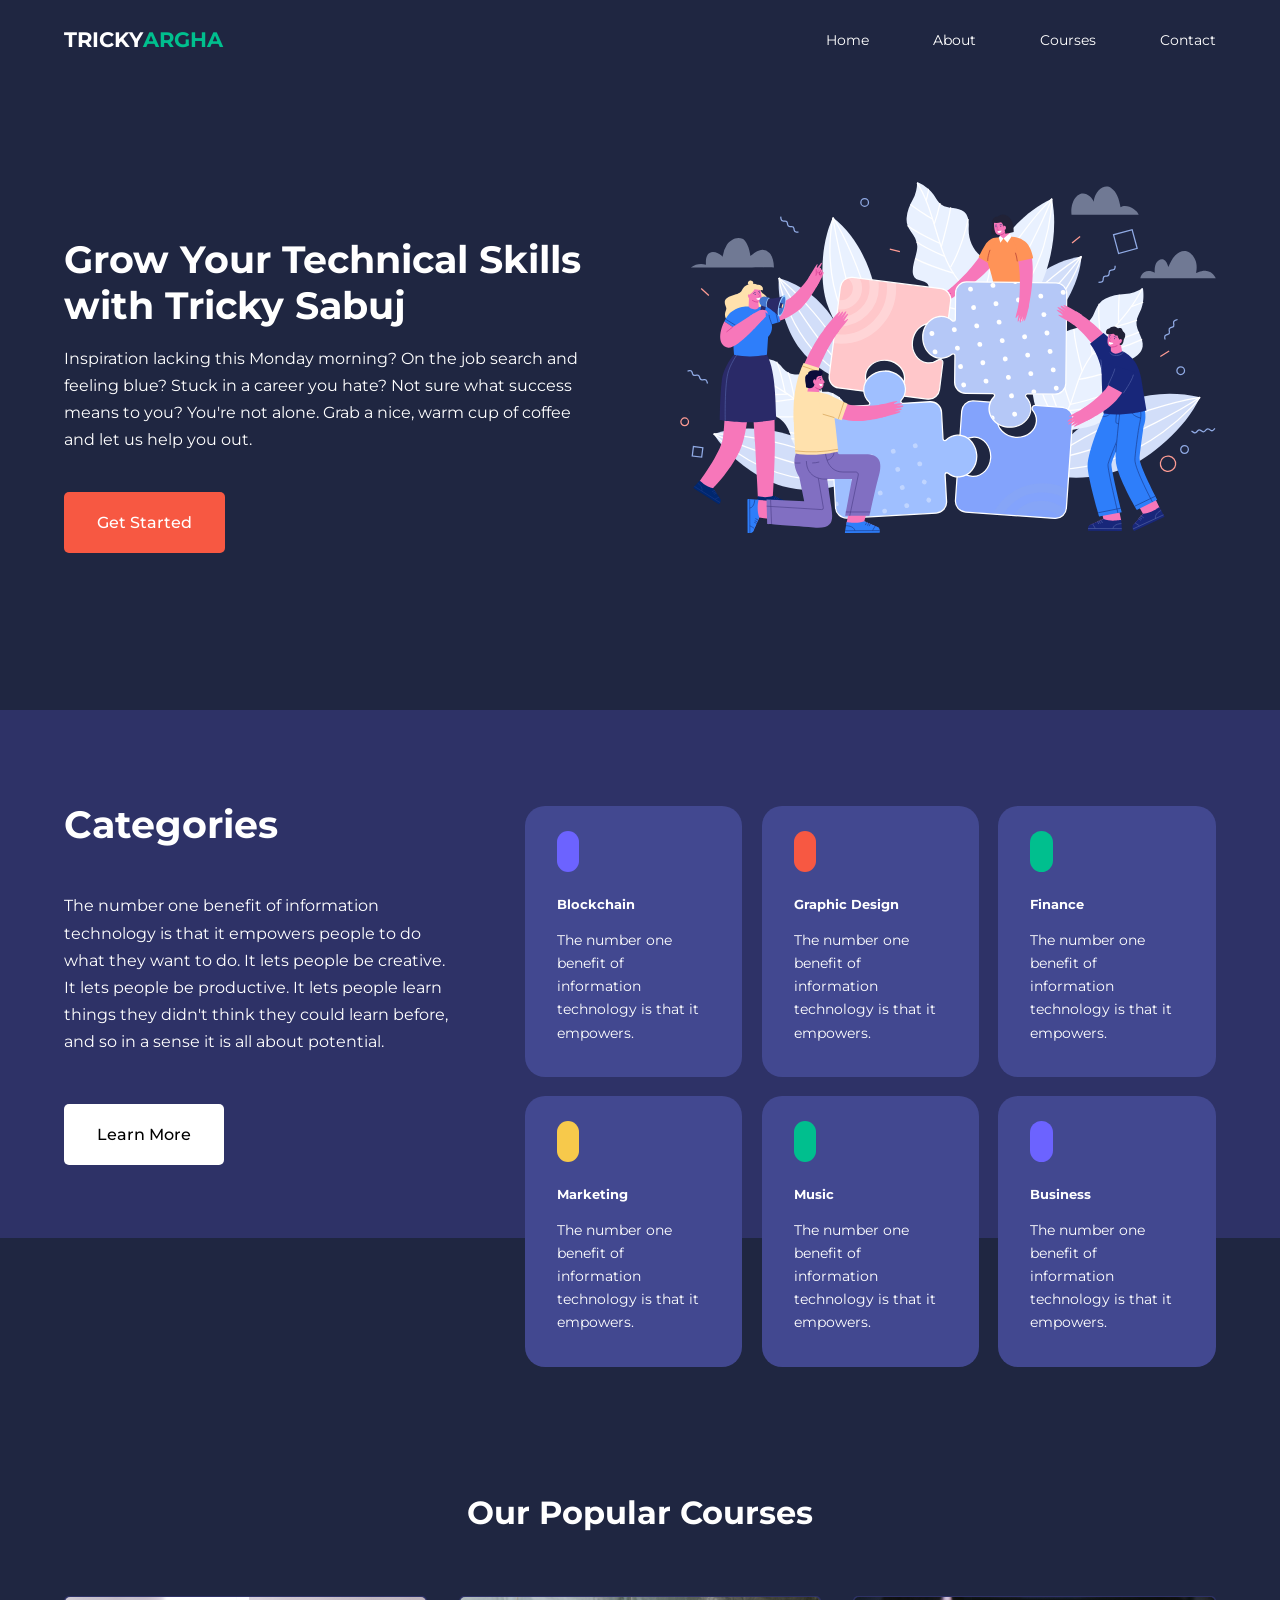
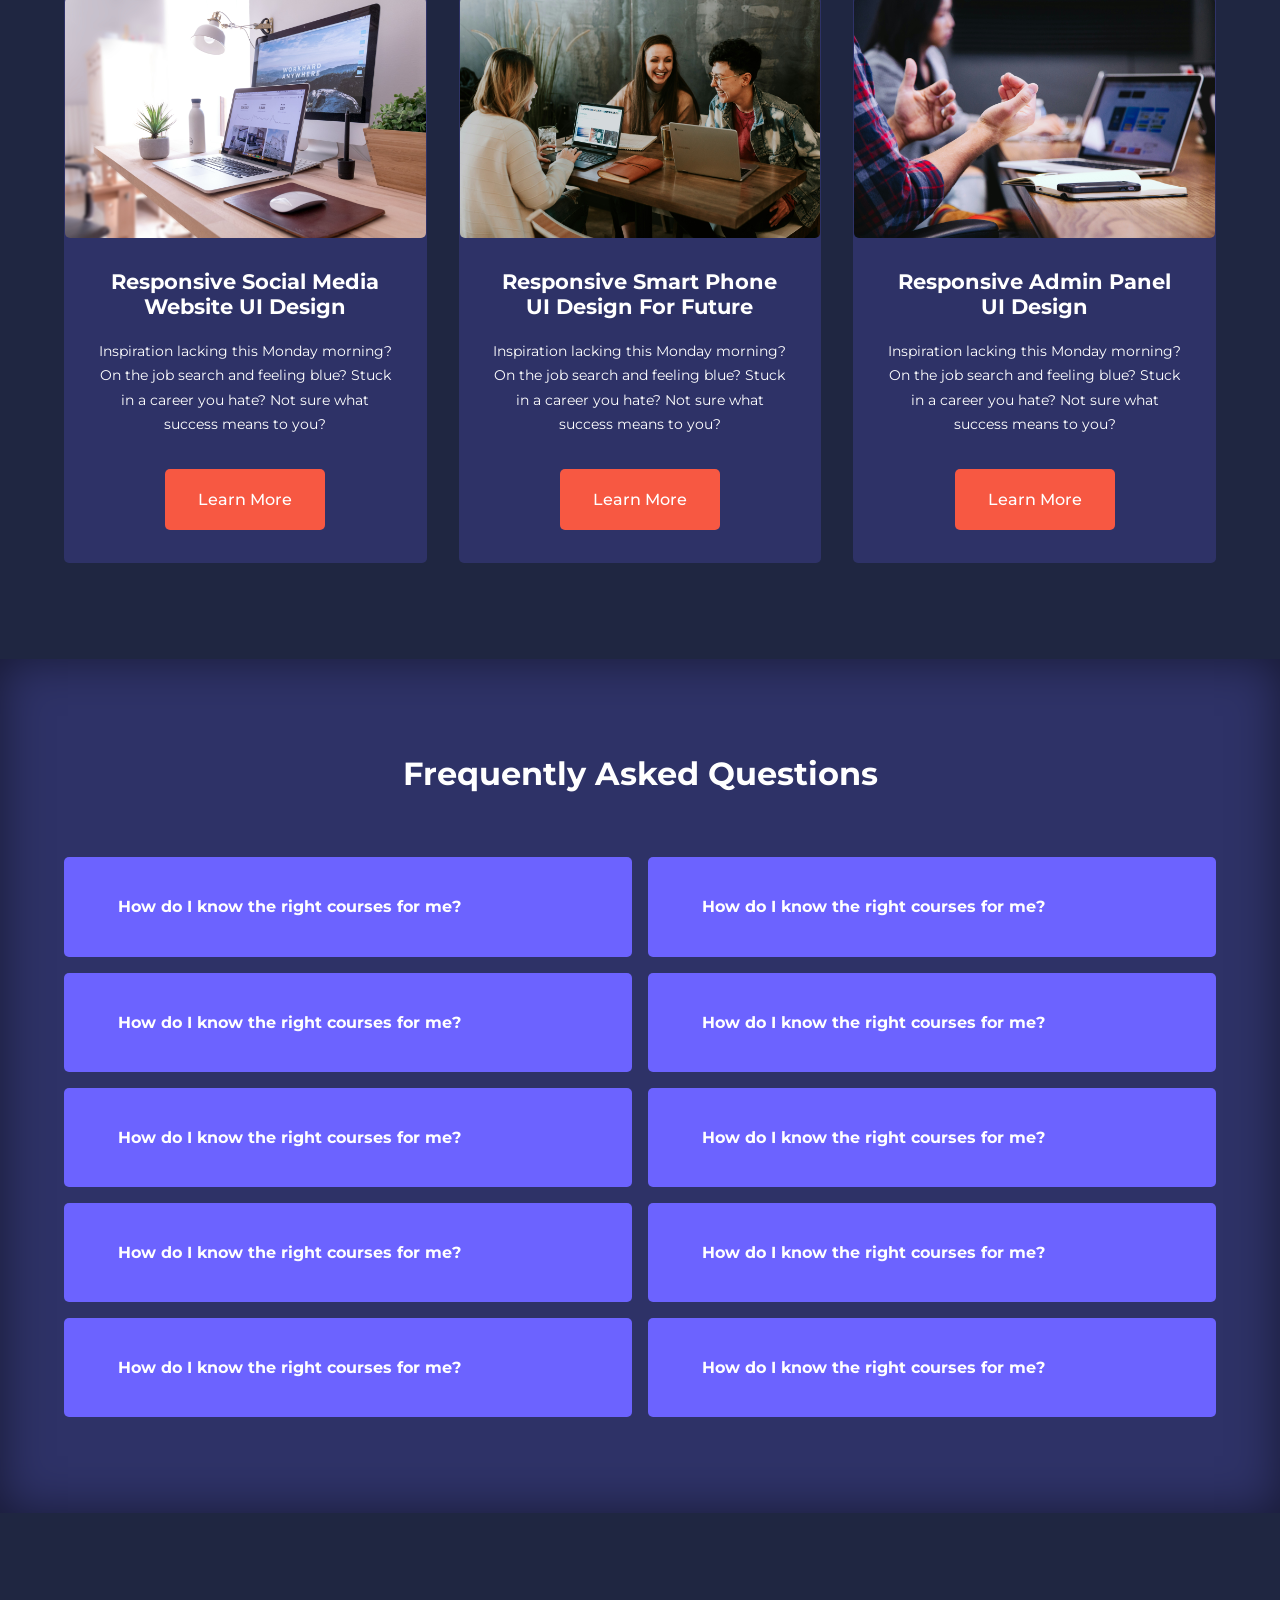
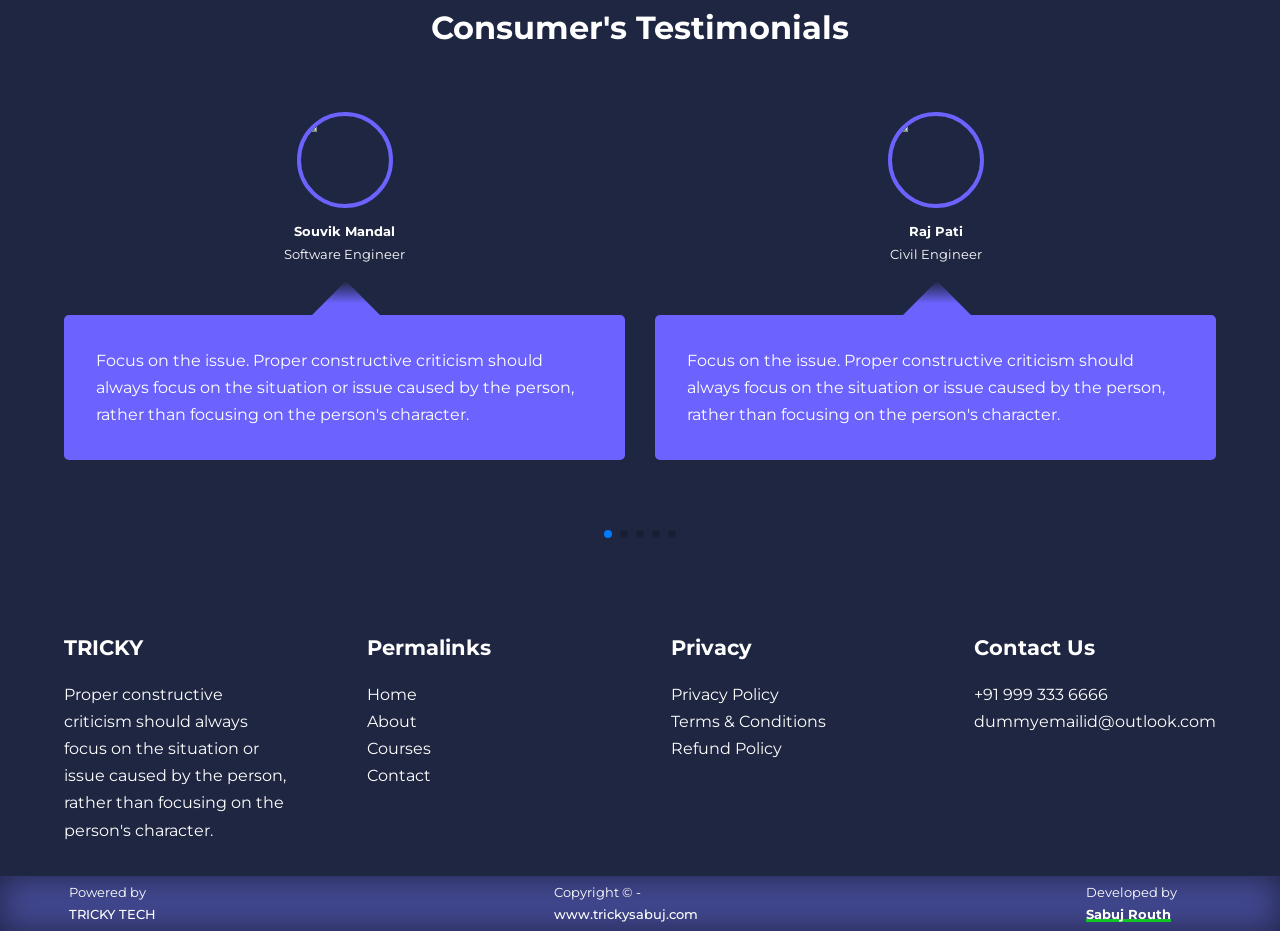
==== commit 59e5c1f9: "changes title" ====
--- a/index.html
+++ b/index.html
@@ -5,7 +5,7 @@
     <meta charset="UTF-8">
     <meta http-equiv="X-UA-Compatible" content="IE=edge">
     <meta name="viewport" content="width=device-width, initial-scale=1.0">
-    <title>TRICKY - A Responsive Multipage Personal Website using html, css, javascript.</title>
+    <title>TRICKY ARGHA - A Responsive Multipage Personal Website using html, css, javascript.</title>
     <link rel="stylesheet" href="./css/style.css">
 
     <!-- iconscout CDN-->
@@ -275,7 +275,7 @@
         <div class="swiper-wrapper">
 
             <article class="testimonial swiper-slide">
-                <div class="avtar">
+                <div class="avatar">
                     <img src="https://source.unsplash.com/JyVcAIUAcPM/2000x2000">
                 </div>
                 <div class="testimonial_info">
@@ -292,7 +292,7 @@
             </article>
 
             <article class="testimonial swiper-slide">
-                <div class="avtar">
+                <div class="avatar">
                     <img src="https://source.unsplash.com/pUhxoSapPFA/2000x2000">
                 </div>
                 <div class="testimonial_info">
@@ -309,7 +309,7 @@
             </article>
 
             <article class="testimonial swiper-slide">
-                <div class="avtar">
+                <div class="avatar">
                     <img src="https://source.unsplash.com/pp76Y6Fq6xw/2000x2000">
                 </div>
                 <div class="testimonial_info">
@@ -326,12 +326,8 @@
             </article>
 
             <article class="testimonial swiper-slide">
-                <div class="avtar">
-<<<<<<< HEAD
+                <div class="avatar">
                     <img src="https://source.unsplash.com/ISCgUPFoWRY/2000x2000">
-=======
-                    <img src="https://source.unsplash.com/KIPqvvTOC1s/2000x2000">
->>>>>>> a69c29bdde4129154ceb9bd7ec5394a53d09723e
                 </div>
                 <div class="testimonial_info">
                     <h5>Subhajit Sarkar</h5>
@@ -347,7 +343,7 @@
             </article>
 
             <article class="testimonial swiper-slide">
-                <div class="avtar">
+                <div class="avatar">
                     <img src="https://source.unsplash.com/MxrFbYxWdy4/2000x2000">
                 </div>
                 <div class="testimonial_info">
@@ -364,7 +360,7 @@
             </article>
 
             <article class="testimonial swiper-slide">
-                <div class="avtar">
+                <div class="avatar">
                     <img src="https://source.unsplash.com/8a95EVm0ovQ/2000x2000">
                 </div>
                 <div class="testimonial_info">
